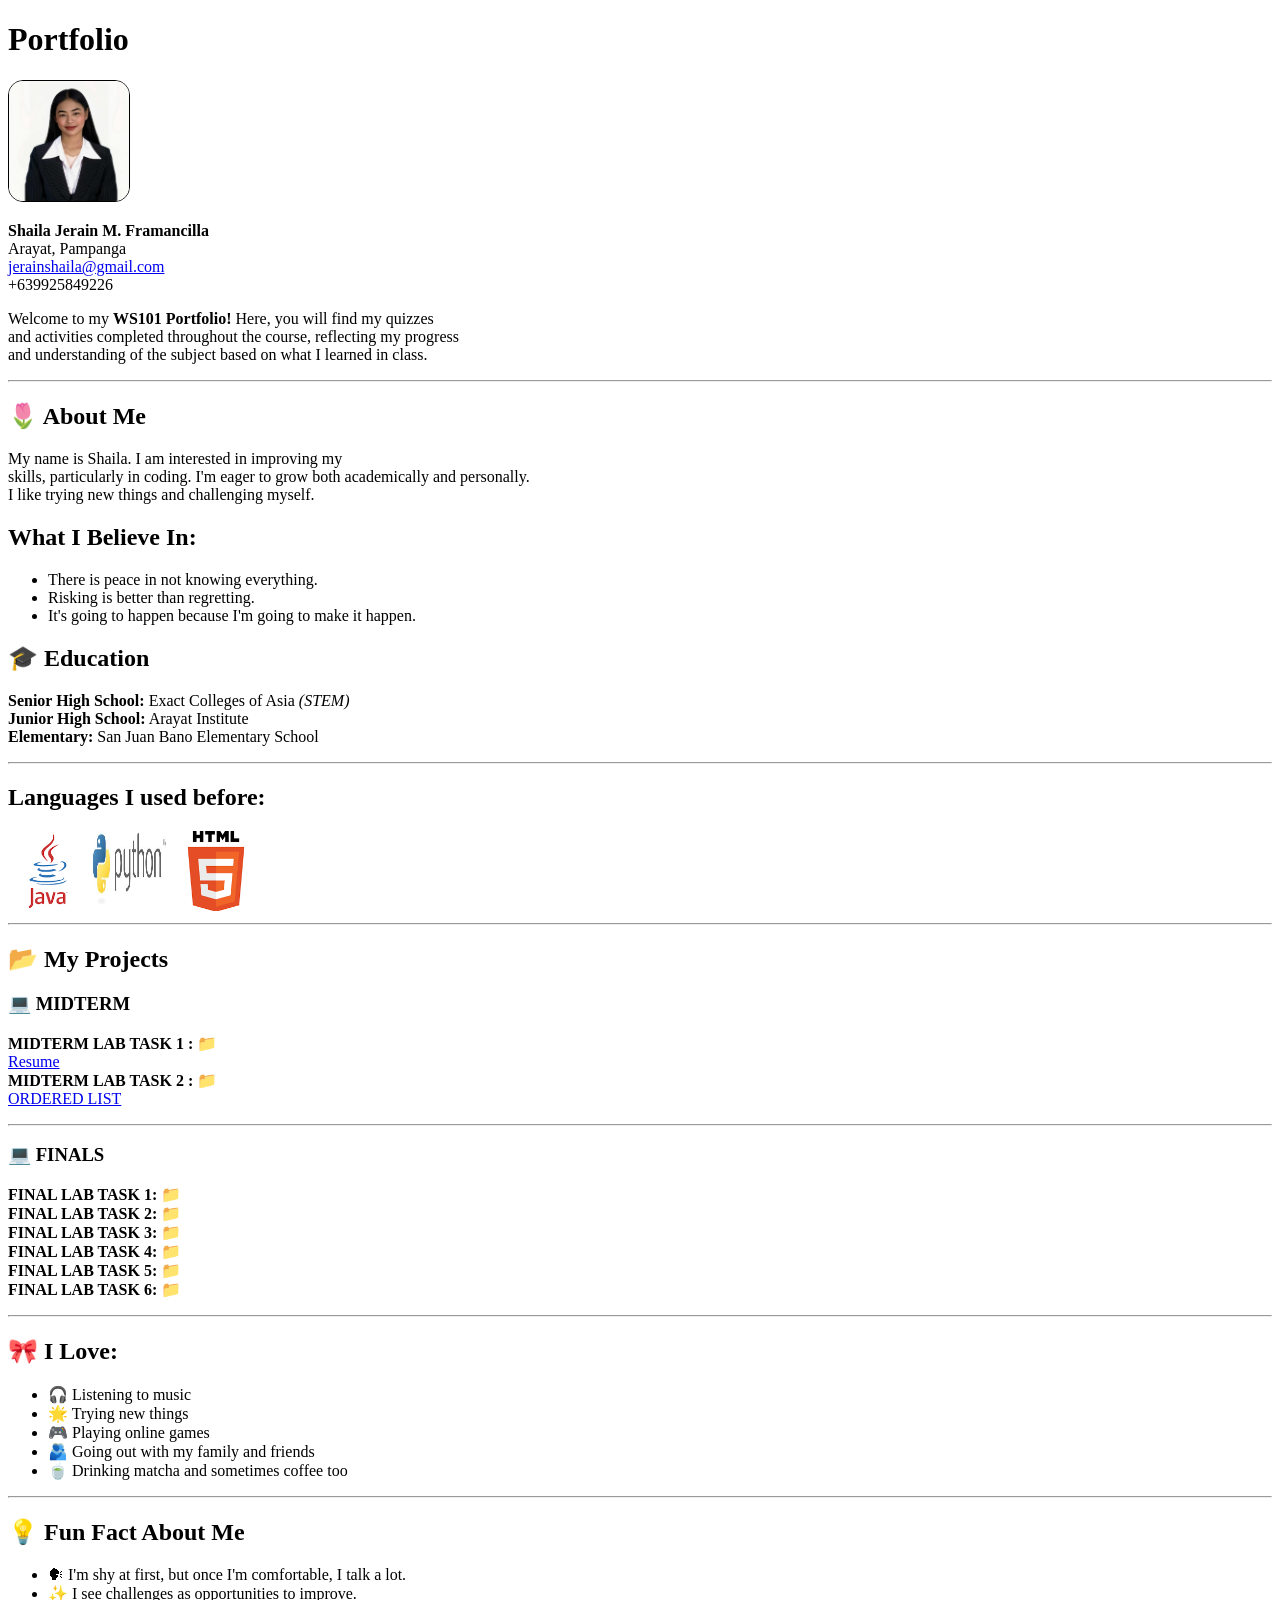
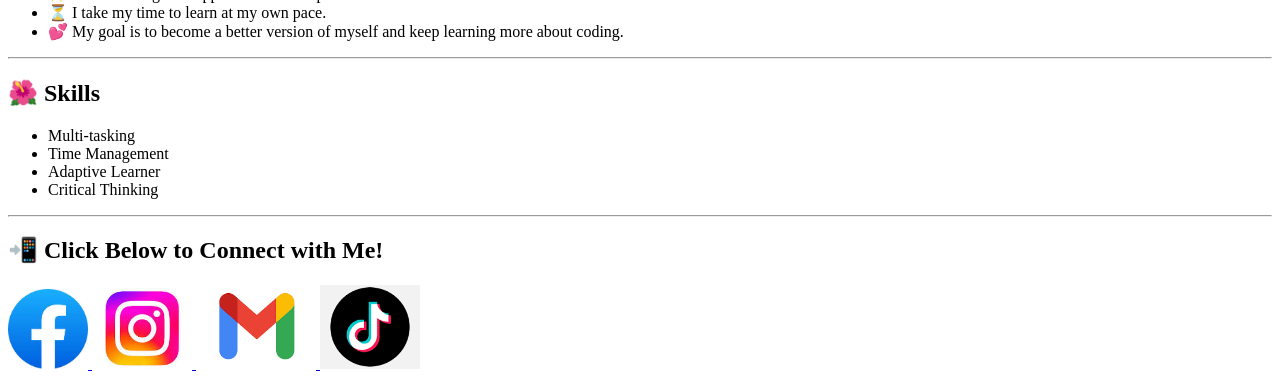
==== index.html @ 330010bf "Add files via upload" ====
<!DOCTYPE html>
<html lang="en">

<head>
    <meta charset="UTF-8">
    <title> WS101 Portfolio </title>
</head>

<body>
    <h1>Portfolio</h1>
    <img src="images/sj.jpg" width="120px" height="120px" style="border: 1px solid black; border-radius: 15px;">
    <p><b>Shaila Jerain M. Framancilla</b><br> Arayat, Pampanga<br><a href="http://www.gmail.com" target="_blank">
            jerainshaila@gmail.com </a> <br> +639925849226 </p>
    <p>Welcome to my <b>WS101 Portfolio!</b> Here, you will find my quizzes <br> and activities
        completed throughout the course, reflecting my progress <br> and understanding of the subject
        based on what I learned in class. </p>
    <hr>
    <h2><b> &#127799; About Me</b></h2>
    <p>My name is Shaila. I am interested in improving my <br> skills,
        particularly in coding. I'm eager to grow both academically and personally. <br> I like trying new things
        and challenging myself. </p>
    <h2><b> What I Believe In:</b></h2>
    <ul>
        <li>There is peace in not knowing everything.</li>
        <li>Risking is better than regretting.</li>
        <li>It's going to happen because I'm going to make it happen.</li>
    </ul>
    <h2><b> &#127891; Education</b></h2>
    <p><b> Senior High School:</b> Exact Colleges of Asia <i>(STEM)</i> <br> <b>
            Junior High School:</b> Arayat Institute <br> <b> Elementary:</b> San Juan Bano Elementary School </p>
    <hr>
    <h2><b> Languages I used before: </b></h2>
    <img src="images/java.png" style="width: 5pc; height: 5pc;">
    <img src="images/python.jpg" style="width: 5pc; height: 5pc;">
    <img src="images/html.png" style="width: 5pc; height: 5pc;">
    <hr>
    <h2><b> &#128194; My Projects</b></h2>
    <h3> &#128187; MIDTERM</h3>

    <p> <b>MIDTERM LAB TASK 1 : &#128193;</b><br> <a href="MIDTERM/mt1/index.html" target="_blank">Resume <br>
        </a></li>
        <b>MIDTERM LAB TASK 2 : &#128193;</b><br> <a href="MIDTERM/mt2/index.html" target="_blank">ORDERED LIST
        </a></li>

    </p>

    <hr>
    <h3> &#128187; FINALS</h3>
    <p> <b>FINAL LAB TASK 1: &#128193;</b><br>
        <b>FINAL LAB TASK 2: &#128193;</b><br>
        <b>FINAL LAB TASK 3: &#128193;</b><br>
        <b>FINAL LAB TASK 4: &#128193;</b><br>
        <b>FINAL LAB TASK 5: &#128193;</b><br>
        <b>FINAL LAB TASK 6: &#128193;</b>
    </p>
    <hr>
    <h2><b> &#127872; I Love: </b></h2>
    <ul>
        <li>&#127911; Listening to music </li>
        <li>&#127775; Trying new things </li>
        <li>&#127918; Playing online games </li>
        <li>&#129730; Going out with my family and friends</li>
        <li>&#127861; Drinking matcha and sometimes coffee too </li>
    </ul>
    <hr>
    <h2><b>&#128161; Fun Fact About Me </b></h2>
    <ul>
        <li>&#128483; I'm shy at first, but once I'm comfortable, I talk a lot.</li>
        <li>&#10024; I see challenges as opportunities to improve.</li>
        <li>&#9203; I take my time to learn at my own pace.</li>
        <li>&#128149; My goal is to become a better version of myself and keep learning more about coding. </li>
    </ul>
    <hr>
    <h2><b>&#127802; Skills </b></h2>
    <ul>
        <li>Multi-tasking</li>
        <li>Time Management</li>
        <li>Adaptive Learner </li>
        <li>Critical Thinking</li>
    </ul>
    <hr>
    <h2><b>&#128242; Click Below to Connect with Me! </b></h2>
    <a href="https://www.facebook.com/shailajerain.framancilla" target="_blank">
        <img src="images/fb.jpg" alt="Facebook" width="80">
    </a>
    <a href="https://www.instagram.com/frmncll_shaila" target="_blank">
        <img src="images/ig.jpg" alt="Instagram" width="100">
    </a>
    <a href="mailto:jerainshaila@gmail.com" target="_blank">
        <img src="images/gmail.png" alt="Gmail" width="120">
    </a>
    <a href="https://www.tiktok.com/shailaframancilla" target="_blank">
        <img src="images/tiktok.png" alt="Tiktok" width="100">
    </a>
</body>

</html>
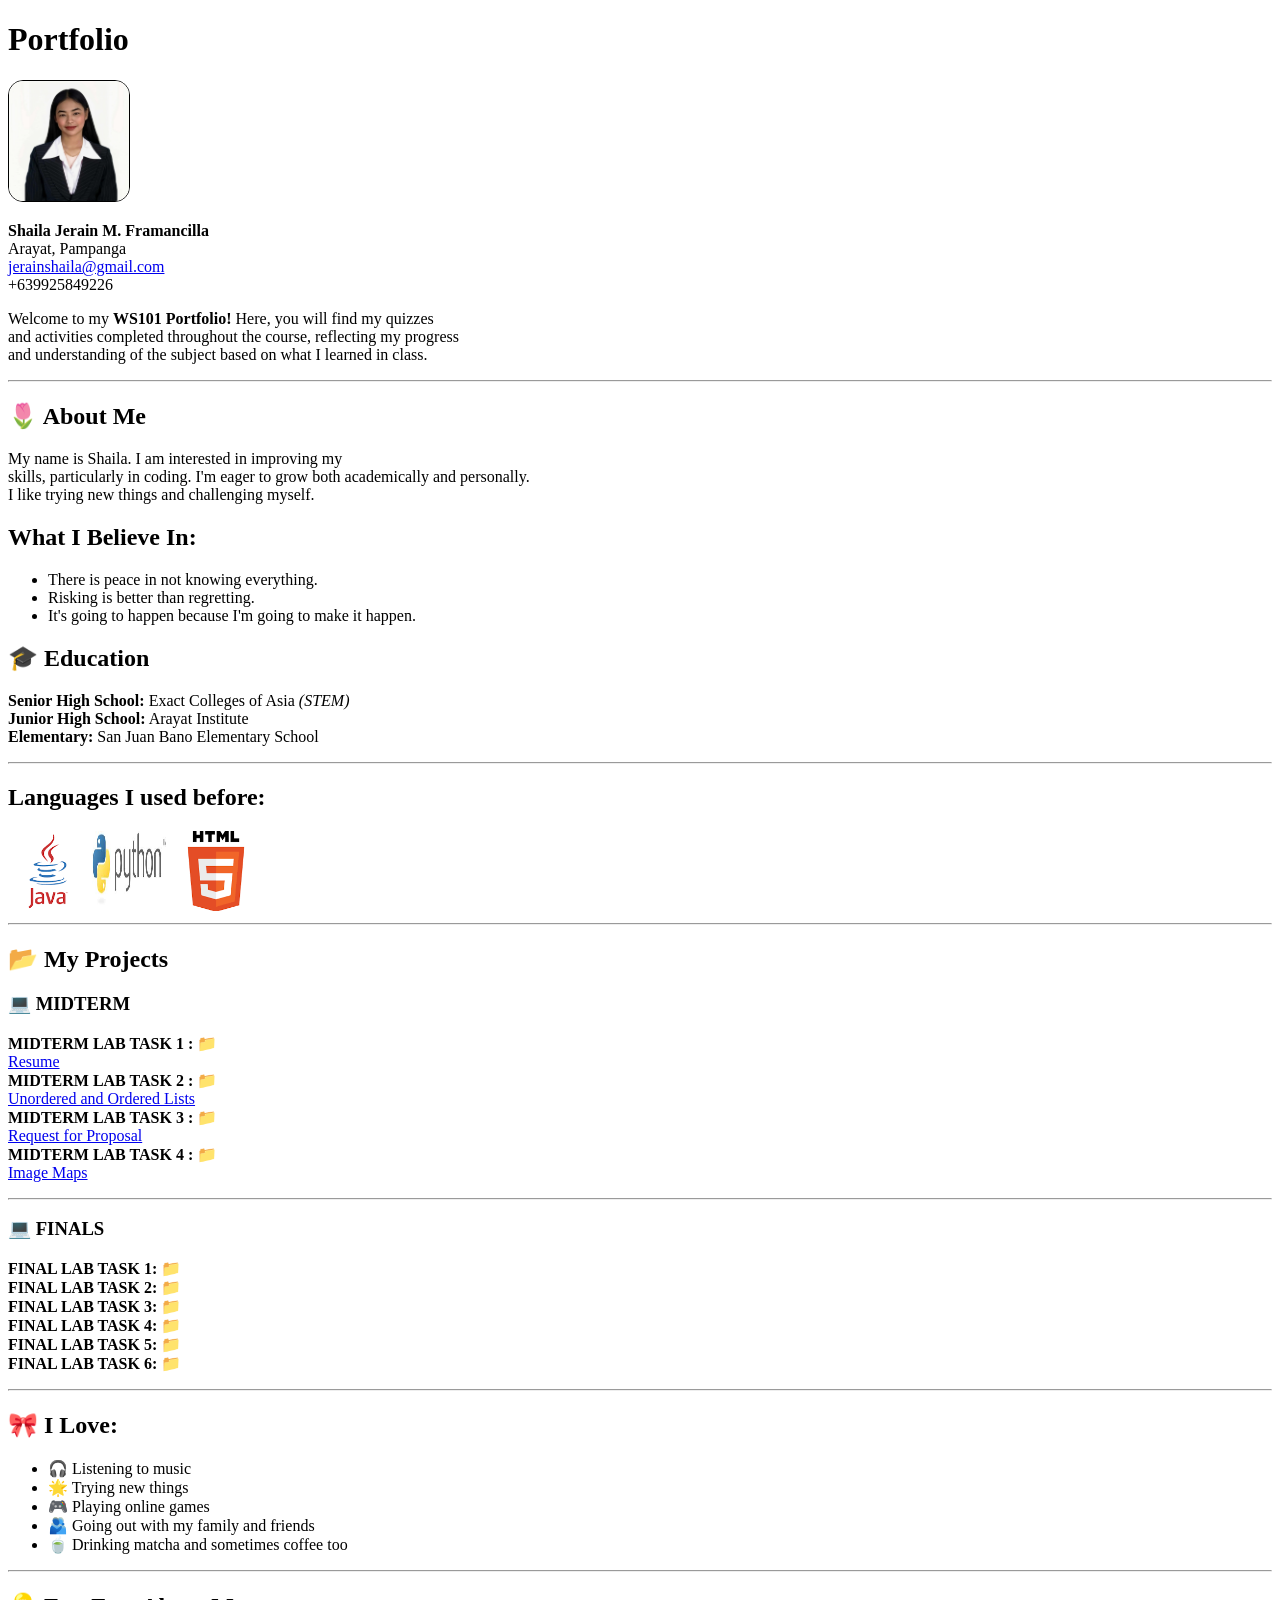
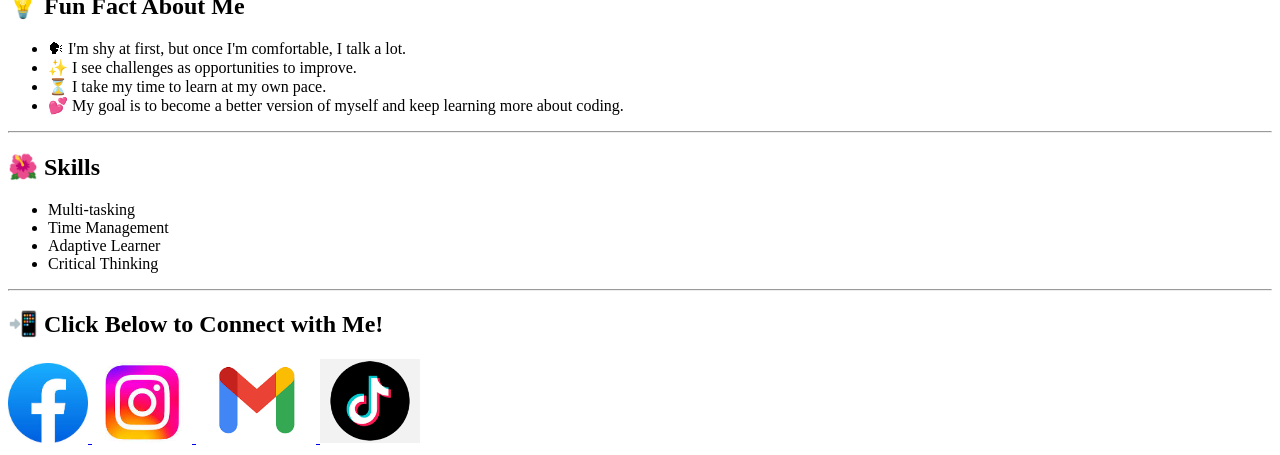
==== commit 4a055d98: "Update index.html" ====
--- a/index.html
+++ b/index.html
@@ -39,8 +39,13 @@
 
     <p> <b>MIDTERM LAB TASK 1 : &#128193;</b><br> <a href="MIDTERM/mt1/index.html" target="_blank">Resume <br>
         </a></li>
-        <b>MIDTERM LAB TASK 2 : &#128193;</b><br> <a href="MIDTERM/mt2/index.html" target="_blank">ORDERED LIST
+        <b>MIDTERM LAB TASK 2 : &#128193;</b><br> <a href="MIDTERM/mt2/index.html" target="_blank">Unordered and Ordered Lists <br>
         </a></li>
+        <b>MIDTERM LAB TASK 3 : &#128193;</b><br> <a href="MIDTERM/mt3/index.html" target="_blank">Request for Proposal <br>
+        </a></li>
+        <b>MIDTERM LAB TASK 4 : &#128193;</b><br> <a href="MIDTERM/mt4/index.html" target="_blank">Image Maps
+        </a></li>
+
 
     </p>
 
@@ -94,4 +99,4 @@
     </a>
 </body>
 
-</html>+</html>
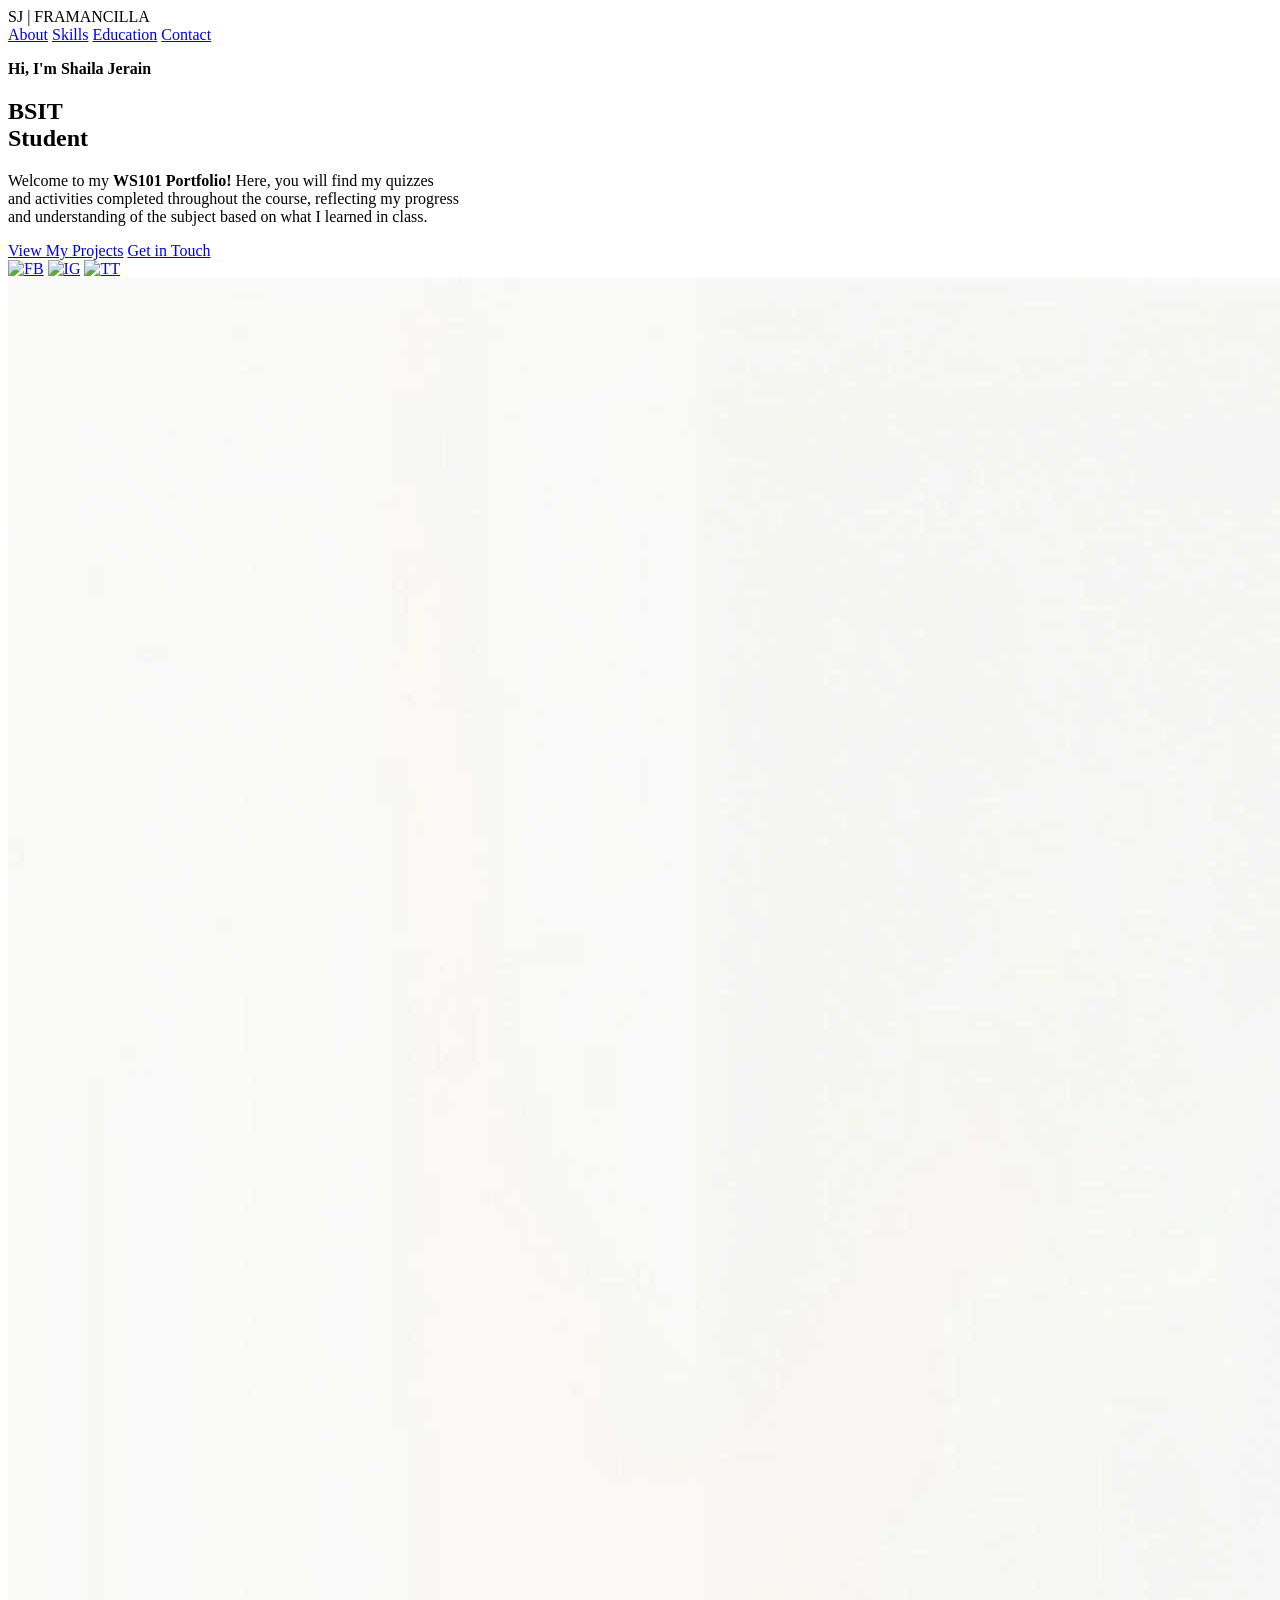
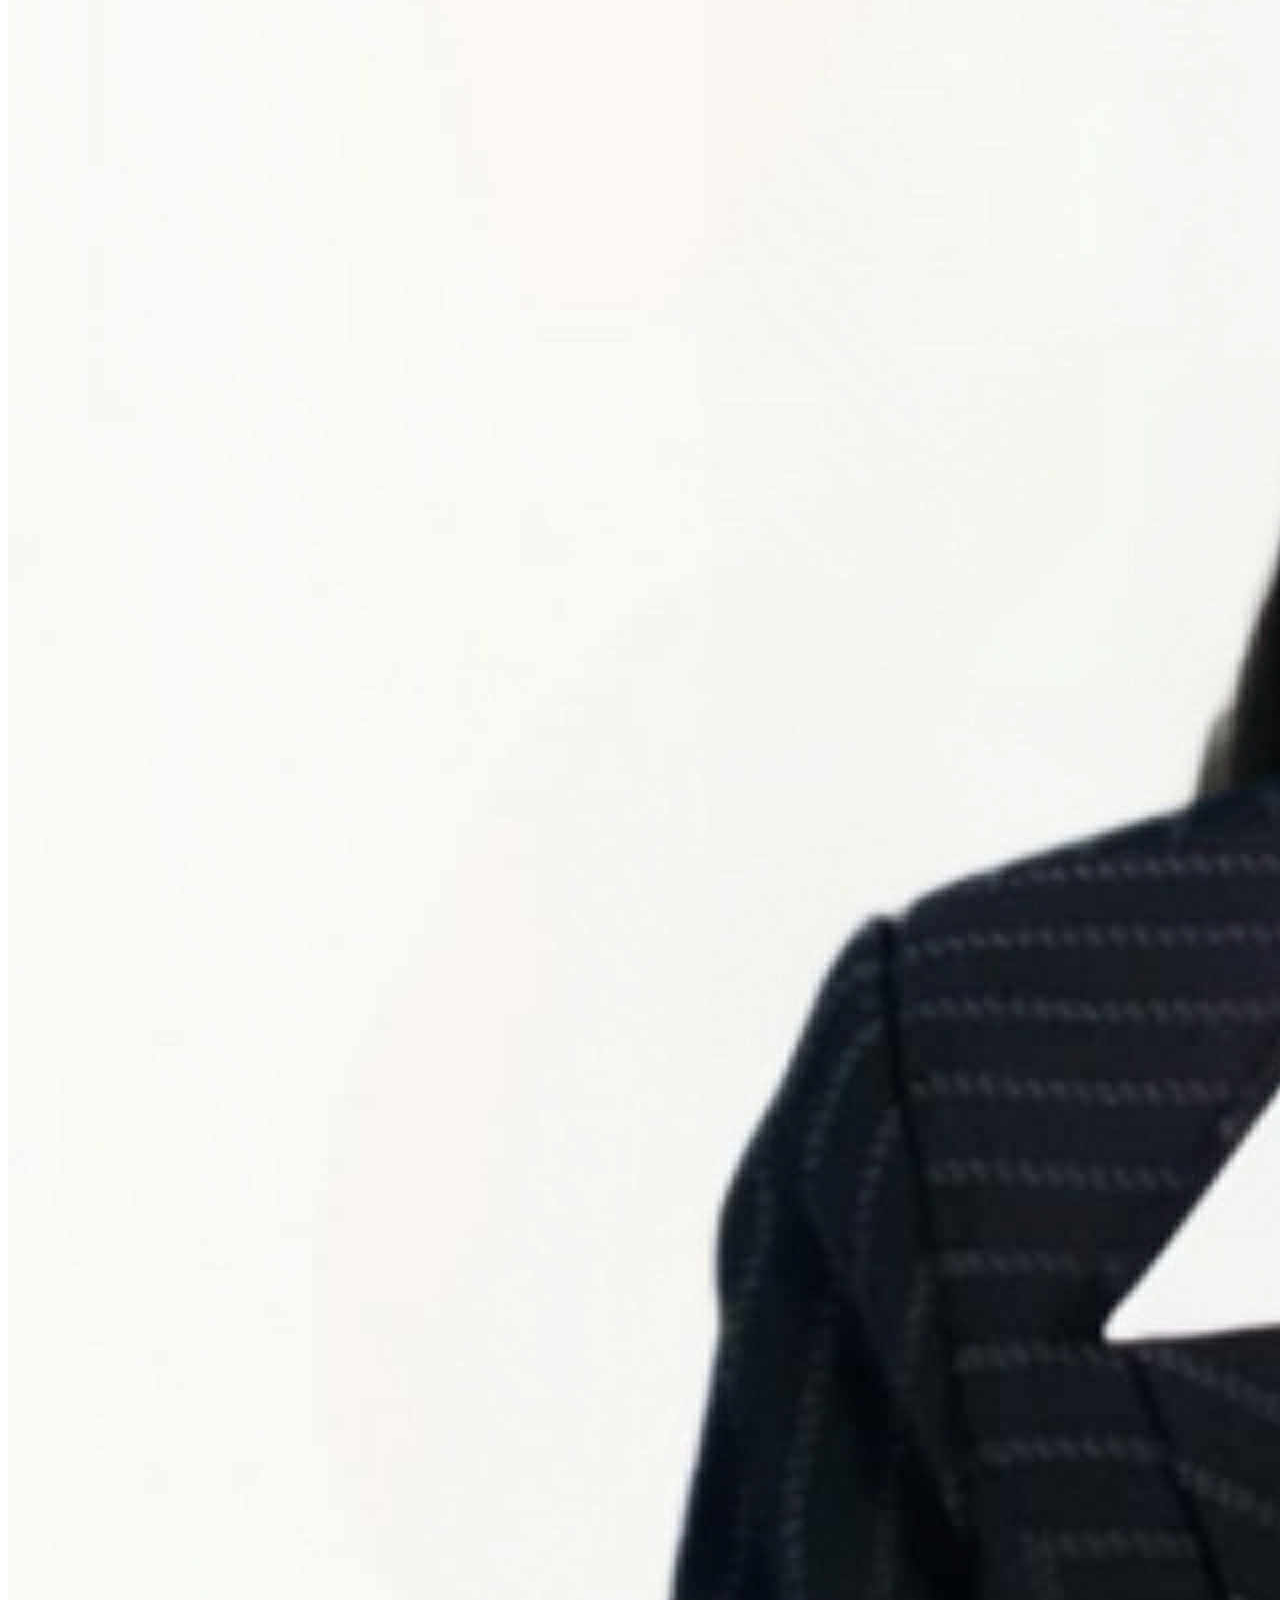
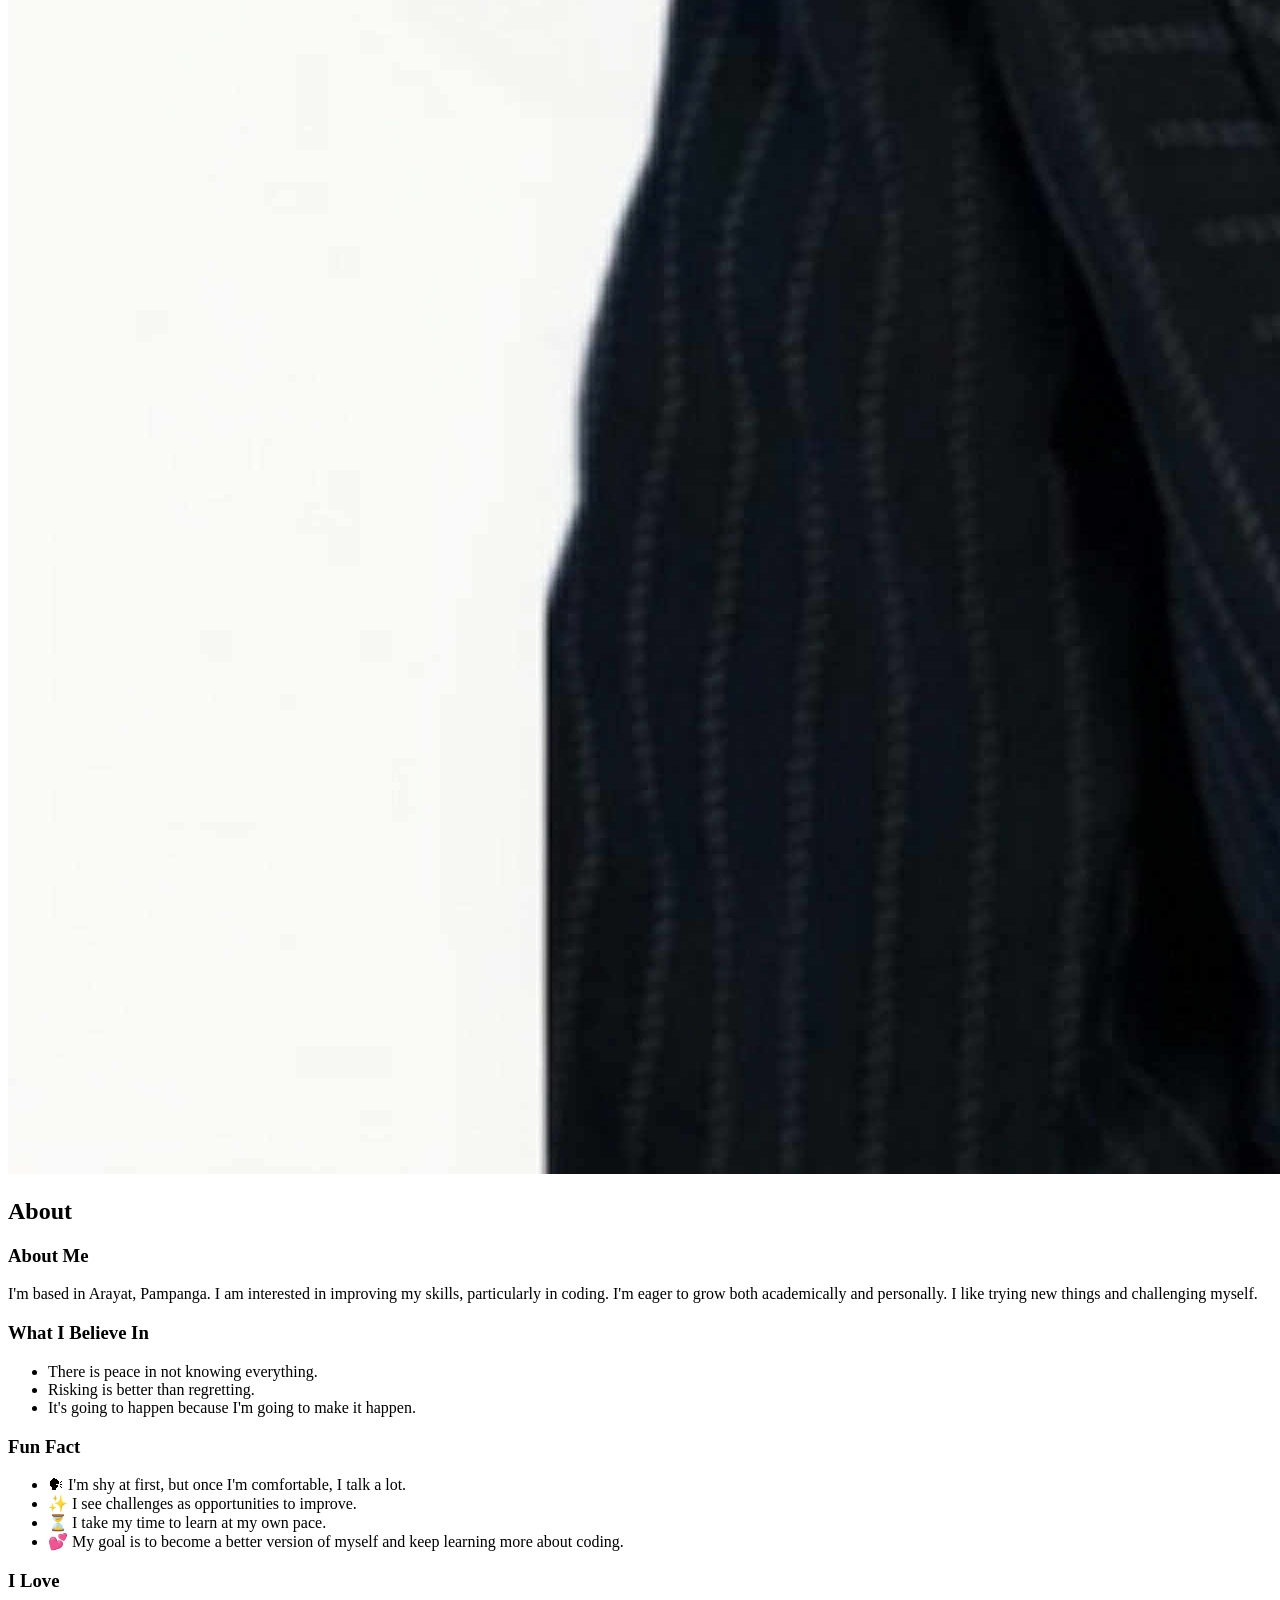
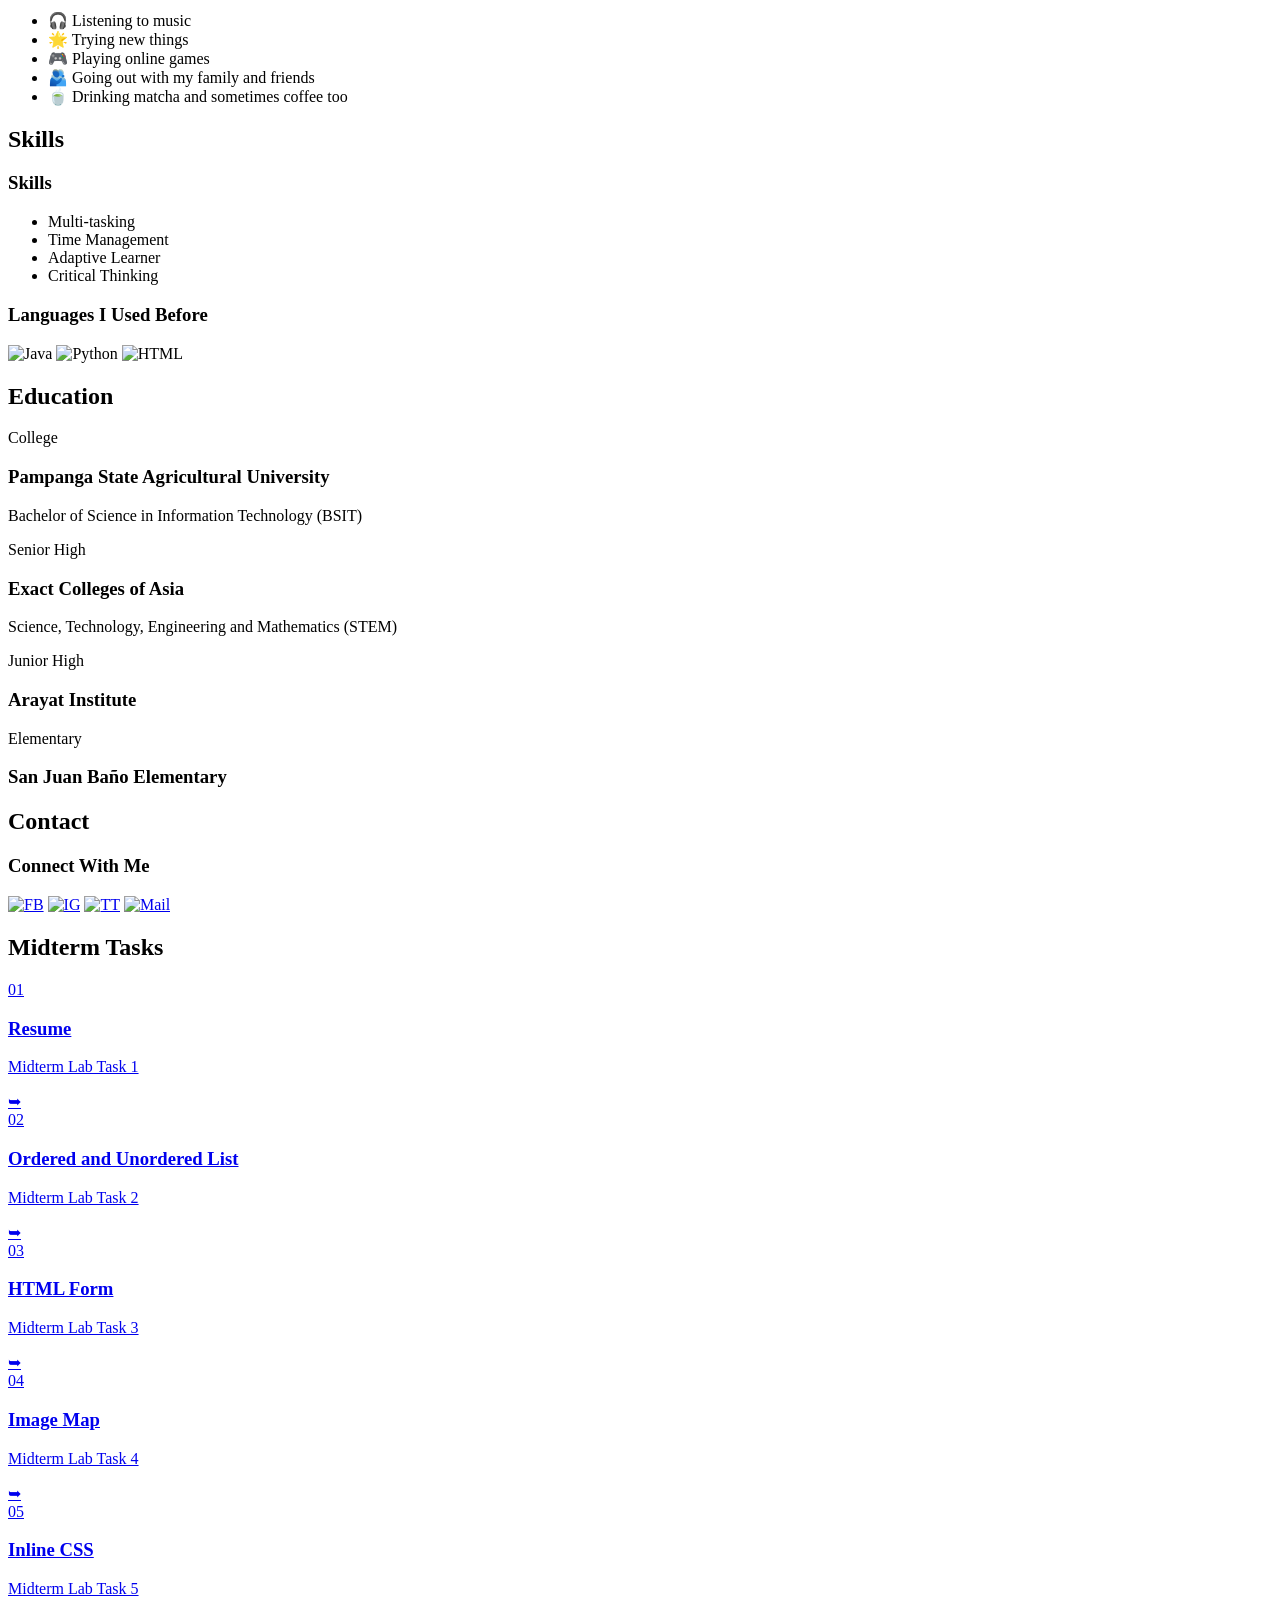
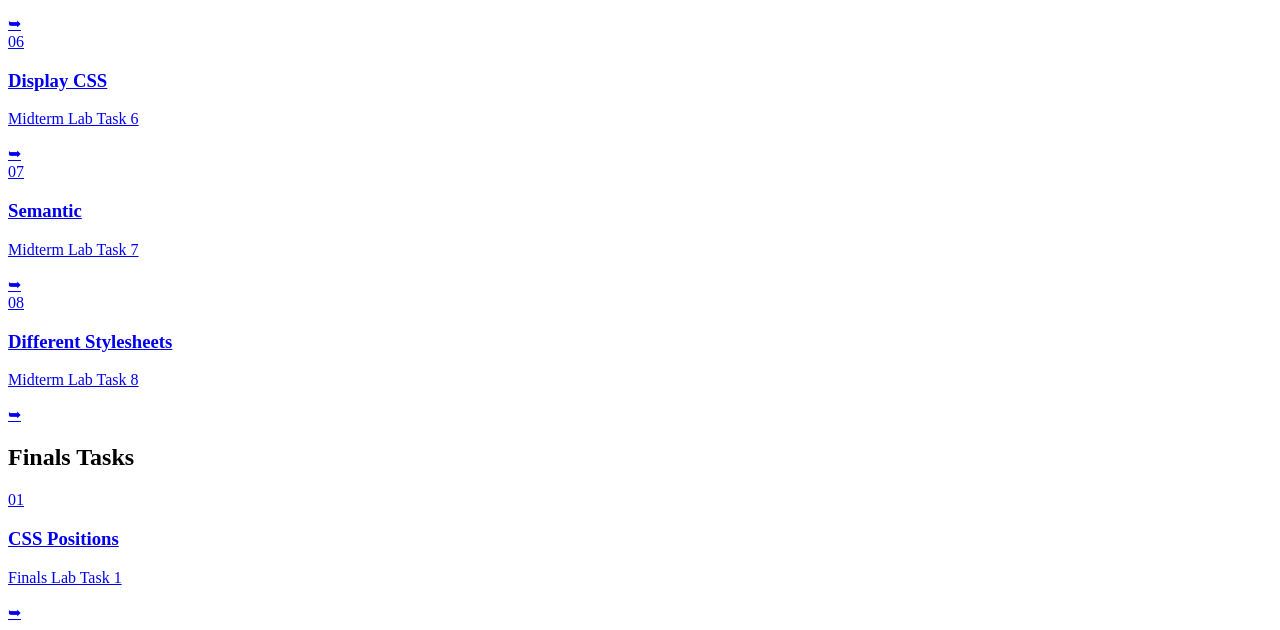
==== commit 9a4c14bf: "Add files via upload" ====
--- a/index.html
+++ b/index.html
@@ -1,102 +1,277 @@
-<!DOCTYPE html>
-<html lang="en">
-
-<head>
-    <meta charset="UTF-8">
-    <title> WS101 Portfolio </title>
-</head>
-
-<body>
-    <h1>Portfolio</h1>
-    <img src="images/sj.jpg" width="120px" height="120px" style="border: 1px solid black; border-radius: 15px;">
-    <p><b>Shaila Jerain M. Framancilla</b><br> Arayat, Pampanga<br><a href="http://www.gmail.com" target="_blank">
-            jerainshaila@gmail.com </a> <br> +639925849226 </p>
-    <p>Welcome to my <b>WS101 Portfolio!</b> Here, you will find my quizzes <br> and activities
-        completed throughout the course, reflecting my progress <br> and understanding of the subject
-        based on what I learned in class. </p>
-    <hr>
-    <h2><b> &#127799; About Me</b></h2>
-    <p>My name is Shaila. I am interested in improving my <br> skills,
-        particularly in coding. I'm eager to grow both academically and personally. <br> I like trying new things
-        and challenging myself. </p>
-    <h2><b> What I Believe In:</b></h2>
-    <ul>
-        <li>There is peace in not knowing everything.</li>
-        <li>Risking is better than regretting.</li>
-        <li>It's going to happen because I'm going to make it happen.</li>
-    </ul>
-    <h2><b> &#127891; Education</b></h2>
-    <p><b> Senior High School:</b> Exact Colleges of Asia <i>(STEM)</i> <br> <b>
-            Junior High School:</b> Arayat Institute <br> <b> Elementary:</b> San Juan Bano Elementary School </p>
-    <hr>
-    <h2><b> Languages I used before: </b></h2>
-    <img src="images/java.png" style="width: 5pc; height: 5pc;">
-    <img src="images/python.jpg" style="width: 5pc; height: 5pc;">
-    <img src="images/html.png" style="width: 5pc; height: 5pc;">
-    <hr>
-    <h2><b> &#128194; My Projects</b></h2>
-    <h3> &#128187; MIDTERM</h3>
-
-    <p> <b>MIDTERM LAB TASK 1 : &#128193;</b><br> <a href="MIDTERM/mt1/index.html" target="_blank">Resume <br>
-        </a></li>
-        <b>MIDTERM LAB TASK 2 : &#128193;</b><br> <a href="MIDTERM/mt2/index.html" target="_blank">Unordered and Ordered Lists <br>
-        </a></li>
-        <b>MIDTERM LAB TASK 3 : &#128193;</b><br> <a href="MIDTERM/mt3/index.html" target="_blank">Request for Proposal <br>
-        </a></li>
-        <b>MIDTERM LAB TASK 4 : &#128193;</b><br> <a href="MIDTERM/mt4/index.html" target="_blank">Image Maps
-        </a></li>
-
-
-    </p>
-
-    <hr>
-    <h3> &#128187; FINALS</h3>
-    <p> <b>FINAL LAB TASK 1: &#128193;</b><br>
-        <b>FINAL LAB TASK 2: &#128193;</b><br>
-        <b>FINAL LAB TASK 3: &#128193;</b><br>
-        <b>FINAL LAB TASK 4: &#128193;</b><br>
-        <b>FINAL LAB TASK 5: &#128193;</b><br>
-        <b>FINAL LAB TASK 6: &#128193;</b>
-    </p>
-    <hr>
-    <h2><b> &#127872; I Love: </b></h2>
-    <ul>
-        <li>&#127911; Listening to music </li>
-        <li>&#127775; Trying new things </li>
-        <li>&#127918; Playing online games </li>
-        <li>&#129730; Going out with my family and friends</li>
-        <li>&#127861; Drinking matcha and sometimes coffee too </li>
-    </ul>
-    <hr>
-    <h2><b>&#128161; Fun Fact About Me </b></h2>
-    <ul>
-        <li>&#128483; I'm shy at first, but once I'm comfortable, I talk a lot.</li>
-        <li>&#10024; I see challenges as opportunities to improve.</li>
-        <li>&#9203; I take my time to learn at my own pace.</li>
-        <li>&#128149; My goal is to become a better version of myself and keep learning more about coding. </li>
-    </ul>
-    <hr>
-    <h2><b>&#127802; Skills </b></h2>
-    <ul>
-        <li>Multi-tasking</li>
-        <li>Time Management</li>
-        <li>Adaptive Learner </li>
-        <li>Critical Thinking</li>
-    </ul>
-    <hr>
-    <h2><b>&#128242; Click Below to Connect with Me! </b></h2>
-    <a href="https://www.facebook.com/shailajerain.framancilla" target="_blank">
-        <img src="images/fb.jpg" alt="Facebook" width="80">
-    </a>
-    <a href="https://www.instagram.com/frmncll_shaila" target="_blank">
-        <img src="images/ig.jpg" alt="Instagram" width="100">
-    </a>
-    <a href="mailto:jerainshaila@gmail.com" target="_blank">
-        <img src="images/gmail.png" alt="Gmail" width="120">
-    </a>
-    <a href="https://www.tiktok.com/shailaframancilla" target="_blank">
-        <img src="images/tiktok.png" alt="Tiktok" width="100">
-    </a>
-</body>
-
-</html>
+<!DOCTYPE html>
+<html lang="en">
+<head>
+    <meta charset="UTF-8">
+    <title> Shaila | Portfolio </title>
+    <link rel ="stylesheet" href ="style.css">
+</head>
+
+<body>
+    <div class ="glow-wrap">
+        <div class="glow b1"></div>
+        <div class="glow b2"></div>
+        <div class="glow b3"></div>
+    </div>
+    
+    <nav class="glass-header">
+        <div class="nav-content">
+            <div class="logo">SJ | FRAMANCILLA</div>
+            <div class="nav-links">
+                <a href = "#about">About</a>
+                <a href = "#skills">Skills</a>
+                <a href = "#education">Education</a>
+                <a href = "#contact">Contact</a>
+            </div>
+        </div>
+    </nav>
+
+<main>
+    <section class="hero-split">
+        <div class="hero-text">
+            <p class="greeting"><b>Hi, I'm Shaila Jerain</b></p>
+            <h1 class="hero-title">BSIT<br><span>Student</span></h1>
+
+            <p class="hero-desc">Welcome to my <b>WS101 Portfolio!</b> Here, you will find my quizzes <br> and activities
+        completed throughout the course, reflecting my progress <br> and understanding of the subject
+        based on what I learned in class.</p>
+
+        <div class="hero-btns">
+            <a href="#projects" class="btn pink">View My Projects</a>
+            <a href="mailto:jerainshaila@gmail.com" class="btn outline">Get in Touch</a>
+        </div>
+
+        <div class="social-mini"> 
+            <a href="https://www.facebook.com/shailajerain.framancilla"><img src="fb.png" alt="FB"></a>
+            <a href="https://www.instagram.com/frmncll_shaila"><img src="ig.jpg" alt="IG"></a>
+            <a href="https://www.tiktok.com/shailaframancilla"><img src="tt.jpg" alt="TT"></a>
+        </div>
+        </div>
+
+        <div class="hero-visual">
+            <div class="photo-frame">
+                <img src="sj.jpg" alt="Shaila">
+            </div>
+        </div>
+    </section>
+
+    <section id="about" class="scroll-section">
+                <h2 class="section-label">About </h2>
+                <div class="horizontal-scroll">
+                    <div class="scroll-card">
+                        <h3>About Me</h3>
+                <p class="card-text">I'm based in Arayat, Pampanga. I am interested in improving my skills, particularly in coding. I'm eager to grow both academically and personally. I like trying new things and challenging myself.</p>
+            </div>
+
+            <div class="scroll-card">
+                <h3 class="card-title">What I Believe In</h3>
+                <ul class="card-list">
+                    <li>There is peace in not knowing everything.</li>
+                    <li>Risking is better than regretting.</li>
+                    <li>It's going to happen because I'm going to make it happen. </li>
+                </ul>
+            </div>
+
+            <div class ="scroll-card">
+                <h3 class="card-title"> Fun Fact </h3>
+                <ul class="card-list">
+                    <li>&#128483; I'm shy at first, but once I'm comfortable, I talk a lot.</li>
+                    <li>&#10024; I see challenges as opportunities to improve.</li>
+                    <li>&#9203; I take my time to learn at my own pace.</li>
+                    <li>&#128149; My goal is to become a better version of myself and keep learning more about coding. </li>
+                </ul>
+            </div>
+
+            <div class="scroll-card">
+                <h3 class="card-title">I Love</h3>
+                <ul class="card-list">
+                    <li>&#127911; Listening to music </li>
+                    <li>&#127775; Trying new things </li>
+                    <li>&#127918; Playing online games </li>
+                    <li>&#129730; Going out with my family and friends</li>
+                    <li>&#127861; Drinking matcha and sometimes coffee too </li>
+                </ul>
+            </div>
+             </div>
+        </section>
+
+    <section id="skills" class="scroll-section">
+        <h2 class="section-label">Skills </h2>
+        <div class="horizontal-scroll">
+            <div class="scroll-card">
+                <h3 class="card-title">Skills</h3>
+                <ul class="card-list">
+                    <li>Multi-tasking</li>
+                    <li>Time Management</li>
+                    <li>Adaptive Learner </li>
+                    <li>Critical Thinking</li>
+                </ul>
+            </div>
+
+            <div class="scroll-card"> 
+                <h3 class="card-title">Languages I Used Before</h3>
+                <div class="lang-images">
+                <img src="java.png" alt="Java">
+                <img src="python.jpg" alt="Python">
+                <img src="html.png" alt="HTML"> 
+            </div>
+            </div>
+        </div>
+    </section>
+
+    <section id="education" class="scroll-section"> 
+        <h2 class="section-label">Education</h2>
+        <div class="horizontal-scroll">
+            <div class="scroll-card">
+                <span class="year">College</span>
+                <h3>Pampanga State Agricultural University</h3>
+                <p>Bachelor of Science in Information Technology (BSIT)</p>
+            </div>
+
+            <div class="scroll-card">
+                <span class="year">Senior High</span>
+                <h3>Exact Colleges of Asia</h3>
+                <p>Science, Technology, Engineering and Mathematics (STEM)</p>
+            </div>
+
+            <div class="scroll-card">
+                <span class="year">Junior High</span>
+                <h3>Arayat Institute</h3>
+            </div>
+
+             <div class="scroll-card">
+                <span class="year">Elementary</span>
+                <h3>San Juan Baño Elementary</h3>
+            </div>
+        </div>
+    </section>
+
+    <section id="contact" class="scroll-section"> 
+        <h2 class="section-label">Contact</h2>
+        <div class="horizontal-scroll">
+            <div class="scroll-card"> 
+                <h3 class="card-title">Connect With Me</h3>
+                <div class="lang-images">
+                    <a href="https://www.facebook.com/shailajerain.framancilla"><img src="fb.png" alt="FB"></a>
+                    <a href="https://www.instagram.com/frmncll_shaila"><img src="ig.jpg" alt="IG"></a>
+                    <a href="https://www.tiktok.com/shailaframancilla"><img src="tt.jpg" alt="TT"></a> 
+                    <a href="mailto:jerainshaila@gmail.com"><img src="gmail.jpg" alt="Mail"></a>
+
+                </div>
+           </div>
+        </div> 
+    </section>
+
+
+    <section id="projects" class="project-section">
+        <h2 class="section-label">Midterm Tasks</h2>
+        <div class="project-list">
+            <a href="MIDTERM/mt1/index.html" class="project-row">
+                <span class="p-num">01</span>
+
+                <div class="p-info">
+                    <h3>Resume</h3>
+                    <p>Midterm Lab Task 1</p>
+                </div>
+
+                <div class="p-arrow">➥</div>
+            </a>
+
+            <a href="MIDTERM/mt2/index.html" class="project-row">
+                <span class="p-num">02</span>
+
+                <div class="p-info">
+                    <h3>Ordered and Unordered List </h3>
+                    <p>Midterm Lab Task 2</p>
+                </div>
+
+                <div class="p-arrow">➥</div>
+            </a>
+
+            <a href="MIDTERM/mt3/index.html" class="project-row">
+                <span class="p-num">03</span>
+
+                <div class="p-info">
+                    <h3>HTML Form</h3>
+                    <p>Midterm Lab Task 3</p>
+                </div>
+
+                <div class="p-arrow">➥</div>
+            </a>
+
+            <a href="MIDTERM/mt4/index.html" class="project-row">
+                <span class="p-num">04</span>
+
+                <div class="p-info">
+                    <h3>Image Map</h3>
+                    <p>Midterm Lab Task 4</p>
+                </div>
+
+                <div class="p-arrow">➥</div>
+            </a>
+
+            <a href="MIDTERM/mt5/index.html" class="project-row">
+                <span class="p-num">05</span>
+
+                <div class="p-info">
+                    <h3>Inline CSS</h3>
+                    <p>Midterm Lab Task 5</p>
+                </div>
+
+                <div class="p-arrow">➥</div>
+            </a>
+
+            <a href="MIDTERM/mt6/index.html" class="project-row">
+                <span class="p-num">06</span>
+
+                <div class="p-info">
+                    <h3>Display CSS</h3>
+                    <p>Midterm Lab Task 6</p>
+                </div>
+
+                <div class="p-arrow">➥</div>
+            </a>
+
+            <a href="MIDTERM/mt7/index.html" class="project-row">
+                <span class="p-num">07</span>
+
+                <div class="p-info">
+                    <h3>Semantic</h3>
+                    <p>Midterm Lab Task 7</p>
+                </div>
+
+                <div class="p-arrow">➥</div>
+            </a>
+
+            <a href="MIDTERM/mt8/index.html" class="project-row">
+                <span class="p-num">08</span>
+
+                <div class="p-info">
+                    <h3>Different Stylesheets</h3>
+                    <p>Midterm Lab Task 8</p>
+                </div>
+
+                <div class="p-arrow">➥</div>
+            </a>
+        </div>
+    </section>
+
+     <section id="projects" class="project-section">
+        <h2 class="section-label">Finals Tasks</h2>
+         <div class="project-list">
+            <a href="FINALS/f1/index.html" class="project-row">
+                <span class="p-num">01</span>
+
+                <div class="p-info">
+                    <h3>CSS Positions</h3>
+                    <p>Finals Lab Task 1</p>
+                </div>
+
+                <div class="p-arrow">➥</div>
+            </a>
+
+</main>  
+
+</body>
+</html>
+
+
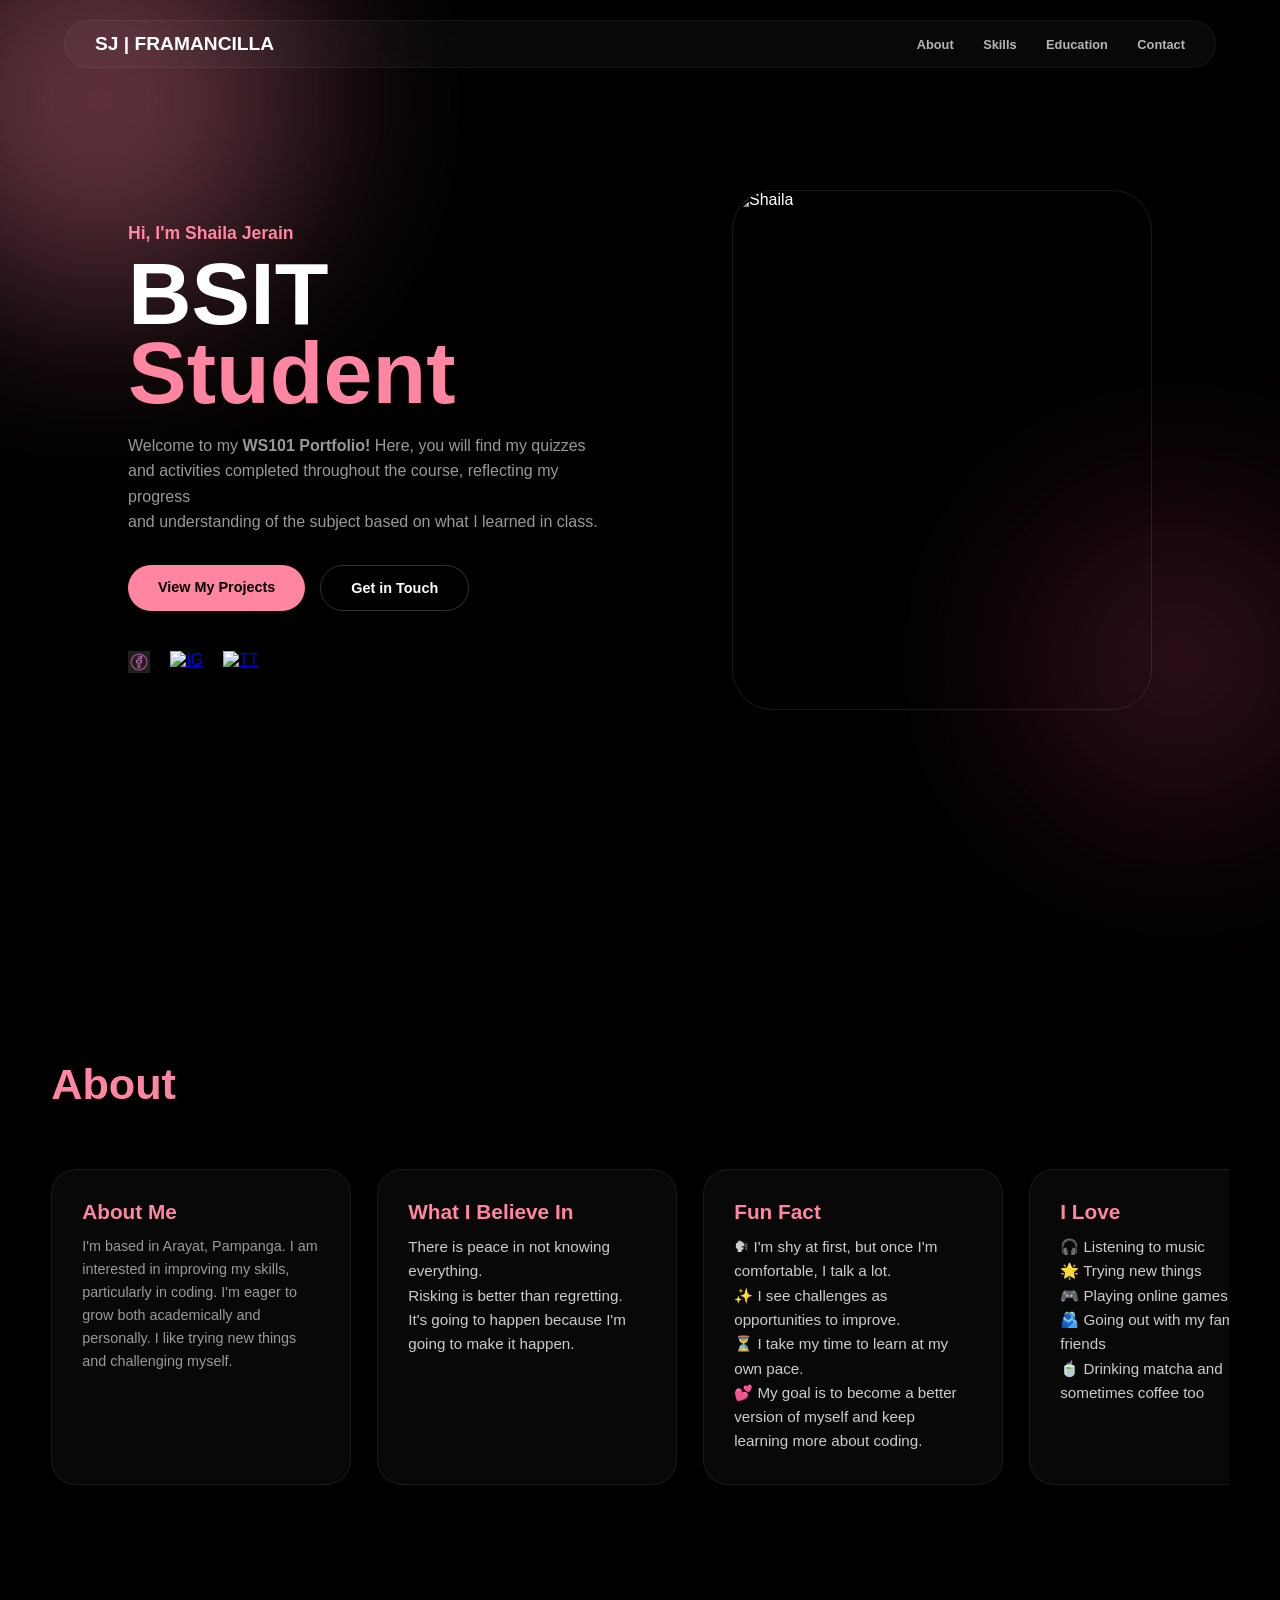
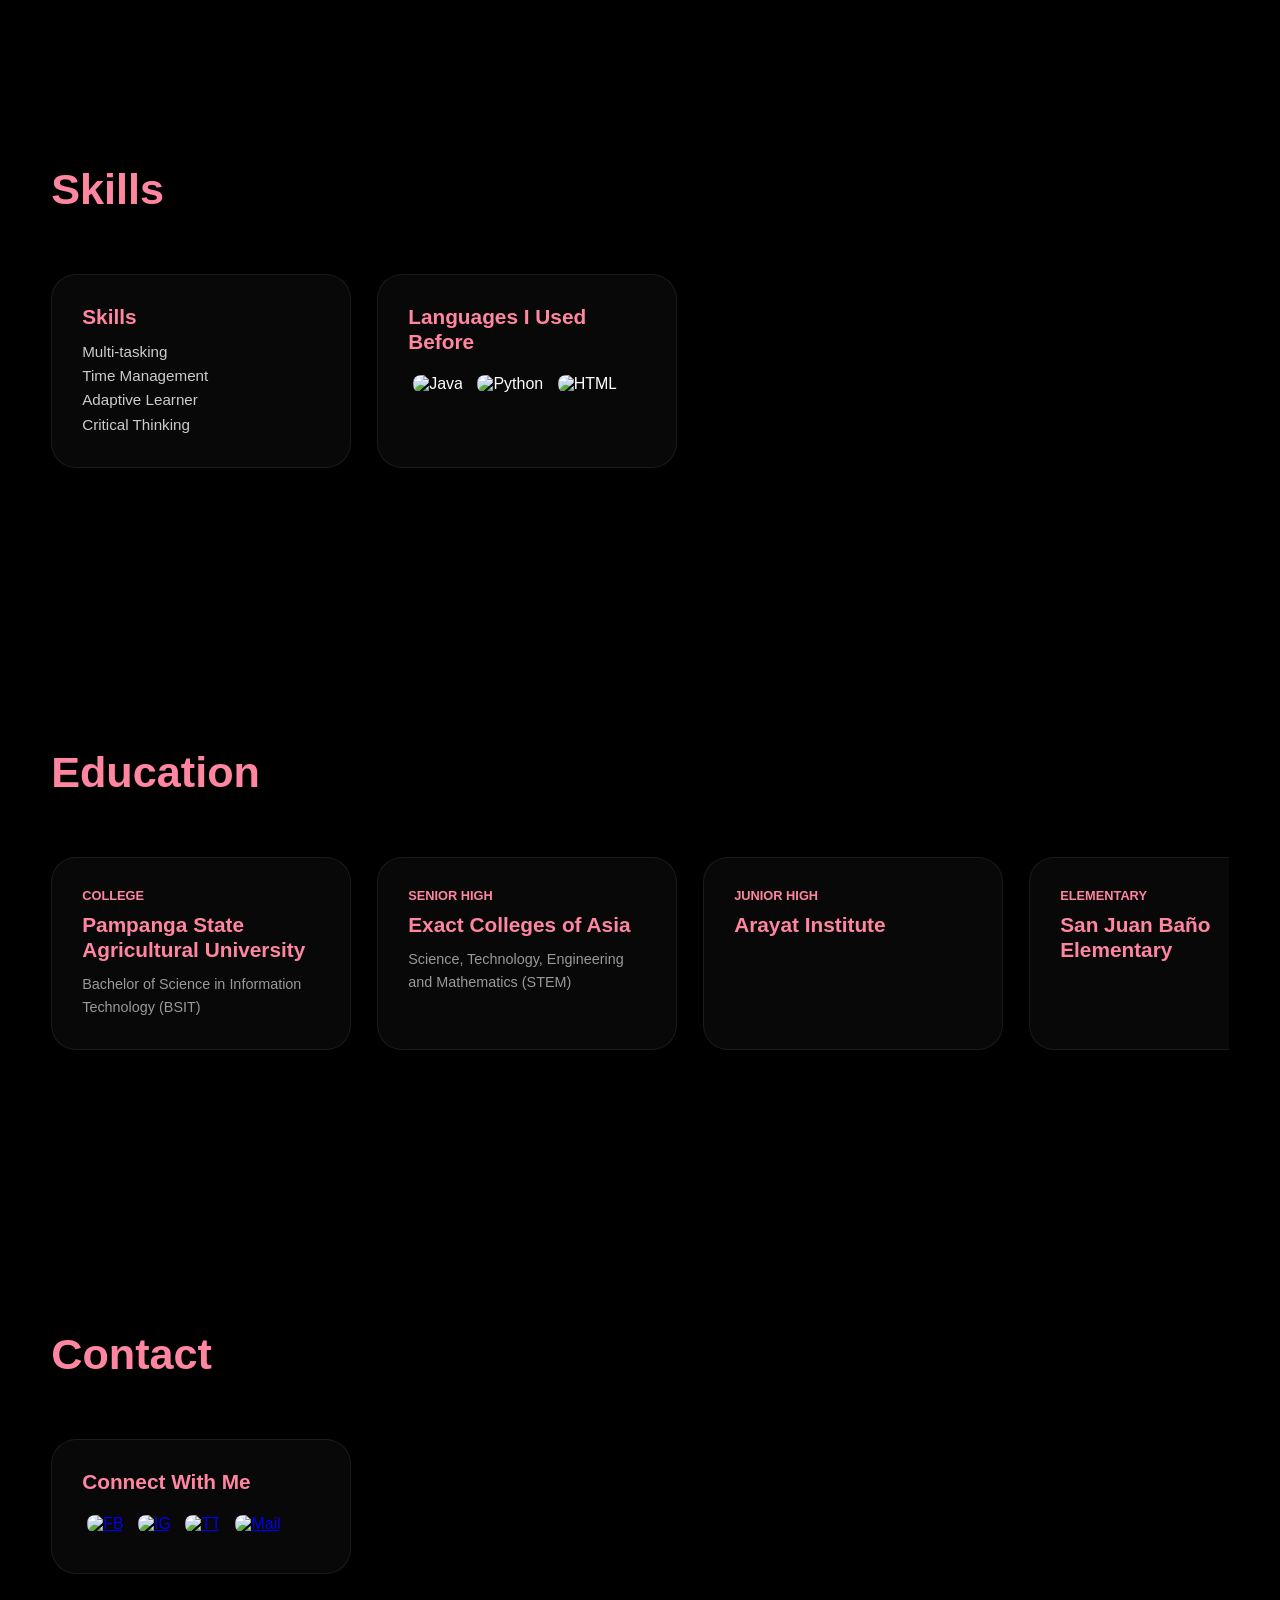
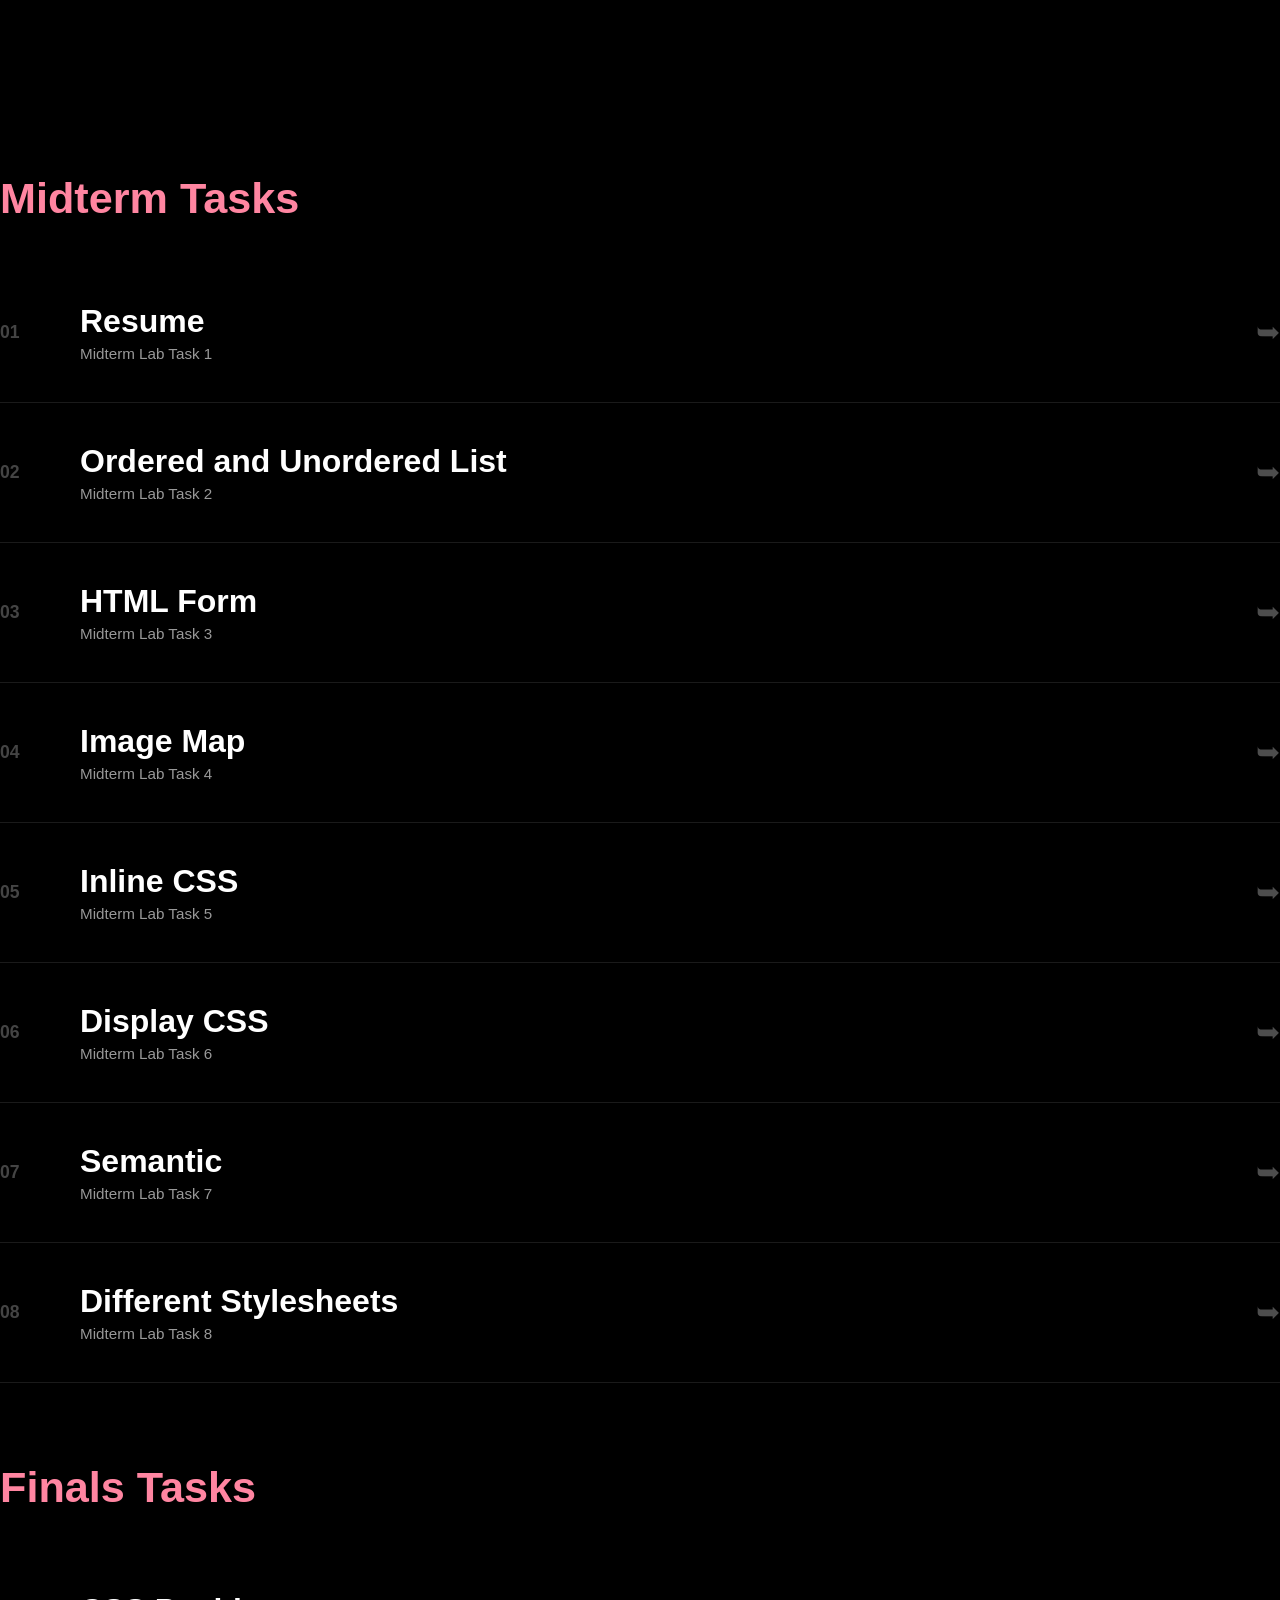
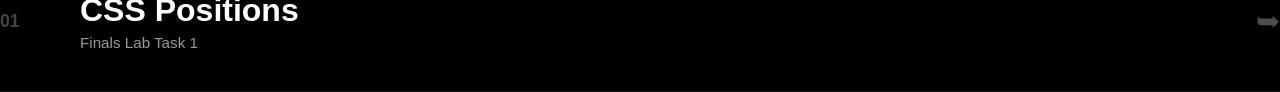
==== commit 799188df: "Update index.html" ====
--- a/index.html
+++ b/index.html
@@ -41,7 +41,7 @@
         </div>
 
         <div class="social-mini"> 
-            <a href="https://www.facebook.com/shailajerain.framancilla"><img src="fb.png" alt="FB"></a>
+            <a href="https://www.facebook.com/shailajerain.framancilla"><img src="images/fb.png" alt="FB"></a>
             <a href="https://www.instagram.com/frmncll_shaila"><img src="ig.jpg" alt="IG"></a>
             <a href="https://www.tiktok.com/shailaframancilla"><img src="tt.jpg" alt="TT"></a>
         </div>
--- a/style.css
+++ b/style.css
@@ -0,0 +1,389 @@
+:root {
+    --bg: #000000;
+    --pink: #ff85a1;
+    --dim: #999;
+    --glass: rgba(255, 255, 255, 0.03);
+}
+
+* { 
+    margin: 0; 
+    padding: 0; 
+    box-sizing: border-box; 
+    font-family: 'Inter', sans-serif; 
+    scroll-behavior: smooth; 
+}
+
+body { 
+    background: var(--bg); 
+    color: white; 
+    overflow-x: hidden;
+}
+
+.glow-wrap { 
+    position: fixed; 
+    width: 100vw; 
+    height: 100vh; 
+    z-index: -1; 
+    filter: blur(100px); 
+    opacity: 0.4; 
+}
+
+.glow { 
+    position: absolute; 
+    border-radius: 50%; 
+    background: var(--pink); 
+}
+
+.b1 { 
+    width: 400px; 
+    height: 400px; 
+    top: -100px; 
+    left: -100px; 
+}
+
+.b2 { 
+    width: 300px; 
+    height: 300px; 
+    bottom: 10%; 
+    right: -50px; 
+    background: #8a2b4a; 
+}
+
+.glass-header { 
+    position: fixed; 
+    top: 0; 
+    width: 100%; 
+    z-index: 1000; 
+    padding: 20px 0; 
+}
+
+.nav-content { 
+    width: 90%; 
+    max-width: 1200px; 
+    margin: 0 auto; 
+    display: flex; 
+    justify-content: space-between; 
+    align-items: center; 
+    background: var(--glass); 
+    backdrop-filter: blur(15px); 
+    padding: 12px 30px; 
+    border-radius: 50px; 
+    border: 1px solid rgba(255,255,255,0.05); 
+}
+
+.logo { 
+    font-weight: 800; 
+    font-size: 1.2rem; 
+}
+
+.logo span { 
+    color: var(--pink); 
+}
+
+.nav-links a { 
+    color: white; 
+    text-decoration: none; 
+    font-size: 0.8rem; 
+    margin-left: 25px; 
+    font-weight: 600; 
+    opacity: 0.7; 
+    transition: 0.3s; 
+}
+
+.nav-links a:hover { 
+    opacity: 1; 
+    color: var(--pink); 
+}
+
+.hero-split { 
+    height: 100vh; 
+    display: flex; 
+    align-items: center; 
+    justify-content: space-between; 
+    padding: 0 10%; 
+    max-width: 1300px; 
+    margin: 0 auto; 
+    gap: 50px; 
+}
+
+.hero-text { 
+    flex: 1.2; 
+}
+
+.greeting { 
+    font-size: 1.1rem; 
+    color: var(--pink); 
+    margin-bottom: 10px; 
+}
+
+.hero-title { 
+    font-size: 5.5rem; 
+    line-height: 0.9; 
+    margin-bottom: 20px; 
+    font-weight: 900; 
+}
+
+.hero-title span { 
+    color: var(--pink); 
+}
+
+.hero-desc { 
+    color: var(--dim); 
+    line-height: 1.6; 
+    margin-bottom: 30px; 
+    max-width: 480px; 
+}
+
+.hero-btns { 
+    display: flex; 
+    gap: 15px; 
+    margin-bottom: 40px; 
+}
+
+.btn { 
+    padding: 14px 30px; 
+    border-radius: 50px; 
+    text-decoration: none; 
+    font-weight: 700; 
+    font-size: 0.9rem; 
+    transition: 0.3s; 
+}
+
+.pink { 
+    background: var(--pink); 
+    color: black; 
+}
+
+.outline { 
+    border: 1px solid #333; 
+    color: white; 
+}
+
+.btn:hover { 
+    transform: translateY(-3px); 
+    box-shadow: 0 10px 20px rgba(255, 133, 161, 0.2); 
+}
+
+.social-mini { 
+    display: flex; 
+    gap: 20px; 
+}
+
+.social-mini img { 
+    width: 22px; 
+    transition: 0.3s; 
+}
+
+.social-mini img:hover { 
+    filter: none; 
+    transform: scale(1.2); 
+}
+
+.hero-visual { 
+    flex: 1; 
+    display: flex; 
+    justify-content: flex-end; 
+}
+
+.photo-frame { 
+    width: 420px; 
+    height: 520px; 
+    border-radius: 40px; 
+    overflow: hidden; 
+    border: 1px solid rgba(255,255,255,0.1); 
+}
+
+.photo-frame img { 
+    width: 100%; 
+    height: 100%; 
+    object-fit: cover; 
+}
+
+.info-section { 
+    padding: 80px 2%; 
+    max-width: 100px; 
+    margin: 0;
+    width: 100%; 
+}
+
+.about-grid { 
+    gap: 30px; 
+}
+
+.info-section, .scroll-section, .work-section { 
+    padding: 80px 4%; 
+    max-width: 100%;
+    margin: 0;
+    width: 100%;
+    overflow: hidden;
+}
+
+.horizontal-scroll, .scroll-container { 
+    display: flex; 
+    gap: 26px; 
+    overflow-x: auto; 
+    padding: 20px 0 40px 0; 
+    scroll-snap-type: x mandatory; 
+    scrollbar-width: none; 
+    -webkit-overflow-scrolling: touch; 
+}
+
+.horizontal-scroll::-webkit-scrollbar { 
+    display: none; 
+}
+
+.scroll-card, .glass-card { 
+    flex: 0 0 380px;
+    background: rgba(255, 255, 255, 0.03); 
+    backdrop-filter: blur(15px);
+    border: 1px solid rgba(255, 255, 255, 0.08); 
+    padding: 40px; 
+    border-radius: 30px; 
+    scroll-snap-align: start; 
+    transition: 0.4s ease; 
+    display: flex;
+    flex-direction: column;
+}
+
+.scroll-card:hover, .scroll-card:focus {
+    border-color: var(--pink);
+    transform: translateY(-10px);
+    background: rgba(255, 133, 161, 0.05);
+    box-shadow: 0 0 20px rgba(255, 133, 161, 0.2);
+    outline: none;
+}
+
+.card-title, .scroll-card h3 {
+    font-size: 1.5rem;
+    color: var(--pink);
+    margin-bottom: 15px;
+}
+
+.card-text, .card-list li, .scroll-card p {
+    font-size: 0.95rem;
+    color: #cccccc;
+    line-height: 1.6;
+    list-style: none;
+}
+
+.section-label { 
+    font-size: 2.5rem;
+    margin-bottom: 25px; 
+    color: var(--pink); 
+}
+
+.horizontal-scroll::-webkit-scrollbar-thumb { 
+    background: var(--pink); 
+    border-radius: 10px; 
+}
+
+.scroll-card { 
+    flex: 0 0 300px; 
+    background: rgba (255,255,255,0.03); 
+    border: 1px solid rgba (255,255,255,0.05); 
+    padding: 30px; 
+    border-radius: 25px; 
+    scroll-snap-align: start; 
+    transition: 0.3s; 
+}
+
+.scroll-card:hover {
+    border-color: var(--pink);
+    background: rgba(255, 46, 126, 0.05);
+    transform: translateY(-5px);
+}
+
+.year {
+    font-size: 0.8rem;
+    font-weight: 800;
+    color: var(--pink);
+    text-transform: uppercase;
+    display: block;
+    margin-bottom: 10px;
+}
+
+.scroll-card h3 {
+    font-size: 1.3rem;
+    margin-bottom: 10px;
+    line-height: 1.2;
+}
+
+.scroll-card p {
+    color: #999;
+    font-size: 0.9rem;
+}
+
+.work-section { 
+    padding: 100px 4%; 
+    max-width: 1400px; 
+    margin: 0 auto; 
+}
+
+
+.section-label { 
+    font-size: 2.7rem; 
+    margin-top: 80px;
+    margin-bottom: 40px; 
+}
+
+.project-row { 
+    display: flex; 
+    align-items: center; 
+    padding: 40px 0; 
+    border-bottom: 1px solid rgba(255, 255, 255, 0.1); 
+    text-decoration: none; 
+    color: white; 
+    transition: all 0.4s cubic-bezier(0.4, 0, 0.2, 1); 
+}
+
+.project-row:hover { 
+    color: var(--pink); 
+    padding-left: 30px; 
+    background: rgba(255, 133, 161, 0.02);
+}
+
+.p-num { 
+    font-size: 1.1rem; 
+    font-weight: 800; 
+    color: #444; 
+    width: 80px; 
+}
+
+.p-info h3 { 
+    font-size: 2rem; 
+    margin-bottom: 5px;
+}
+
+.p-info p { 
+    color: var(--dim); 
+    font-size: 0.95rem; 
+}
+
+.p-arrow { 
+    margin-left: auto; 
+    font-size: 1.8rem; 
+    opacity: 0.3;
+    transition: 0.3s;
+}
+
+.project-row:hover .p-arrow {
+    opacity: 1;
+    transform: translateX(10px);
+}
+
+.lang-images img, .lang-row img, .scroll-card img { 
+    width: 50px !important;
+    height: 50px !important;
+    object-fit: contain;
+    margin: 10px 5px;
+    border-radius: 8px;
+}
+
+@media (max-width: 900px) {
+     .hero-split { flex-direction: column; text-align: center; height: auto; padding-top: 120px; }
+    .hero-title { font-size: 3.2rem; }
+    .photo-frame { width: 280px; height: 350px; }
+    .p-info h3 { font-size: 1.5rem; }
+    .p-num { width: 40px; }
+    .scroll-card { flex: 0 0 85%; }
+}
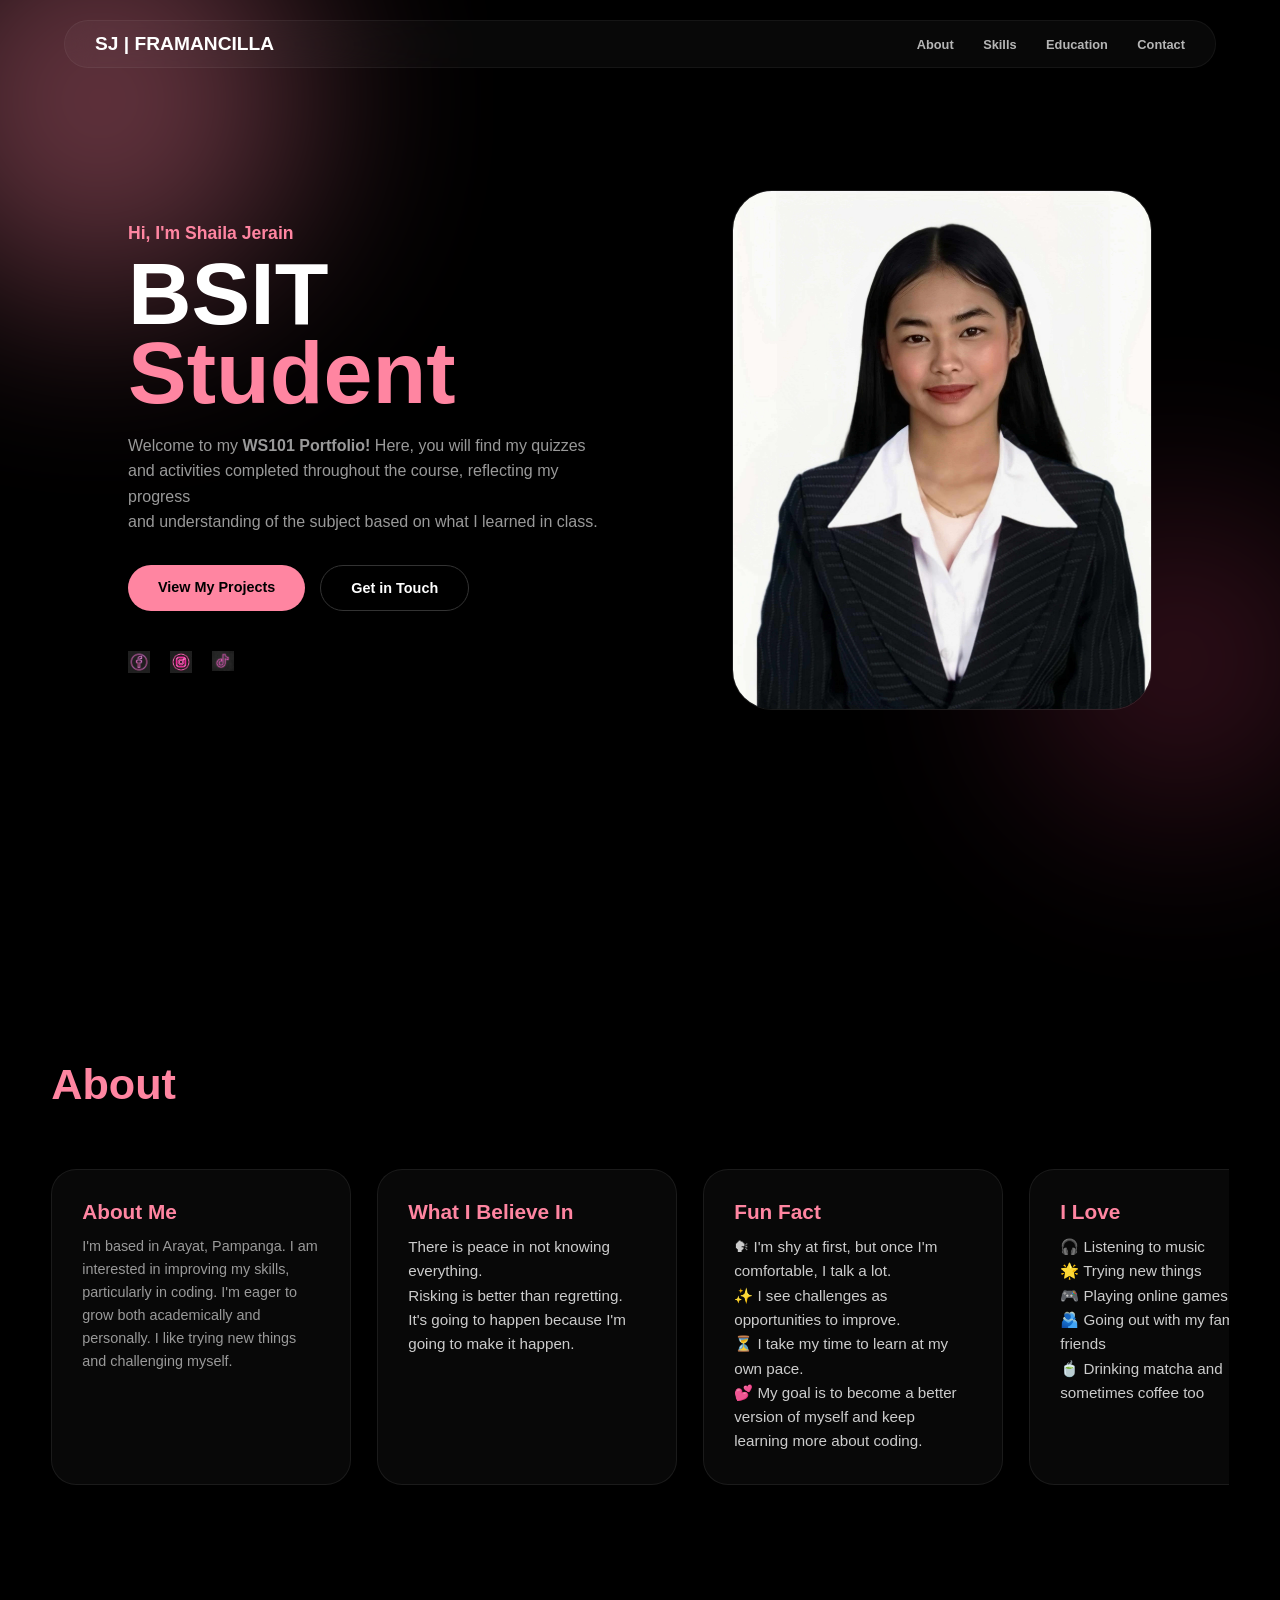
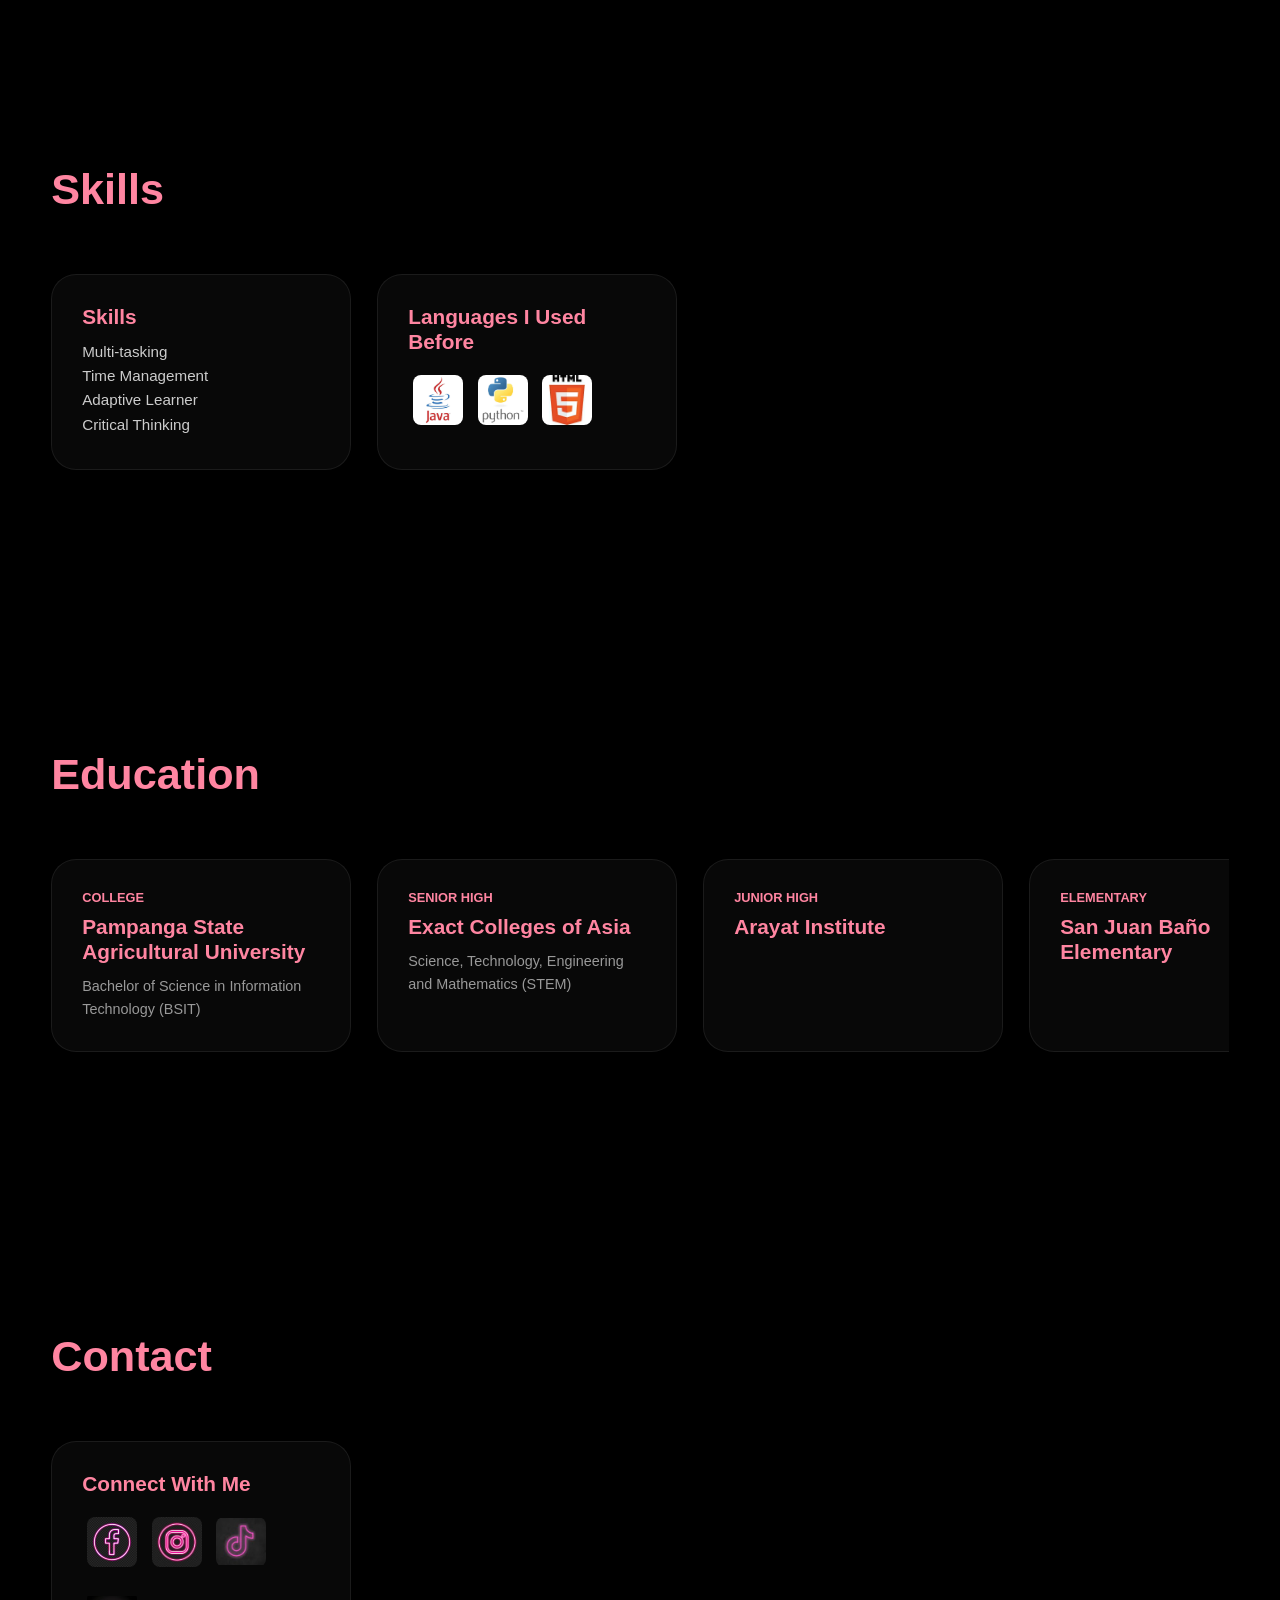
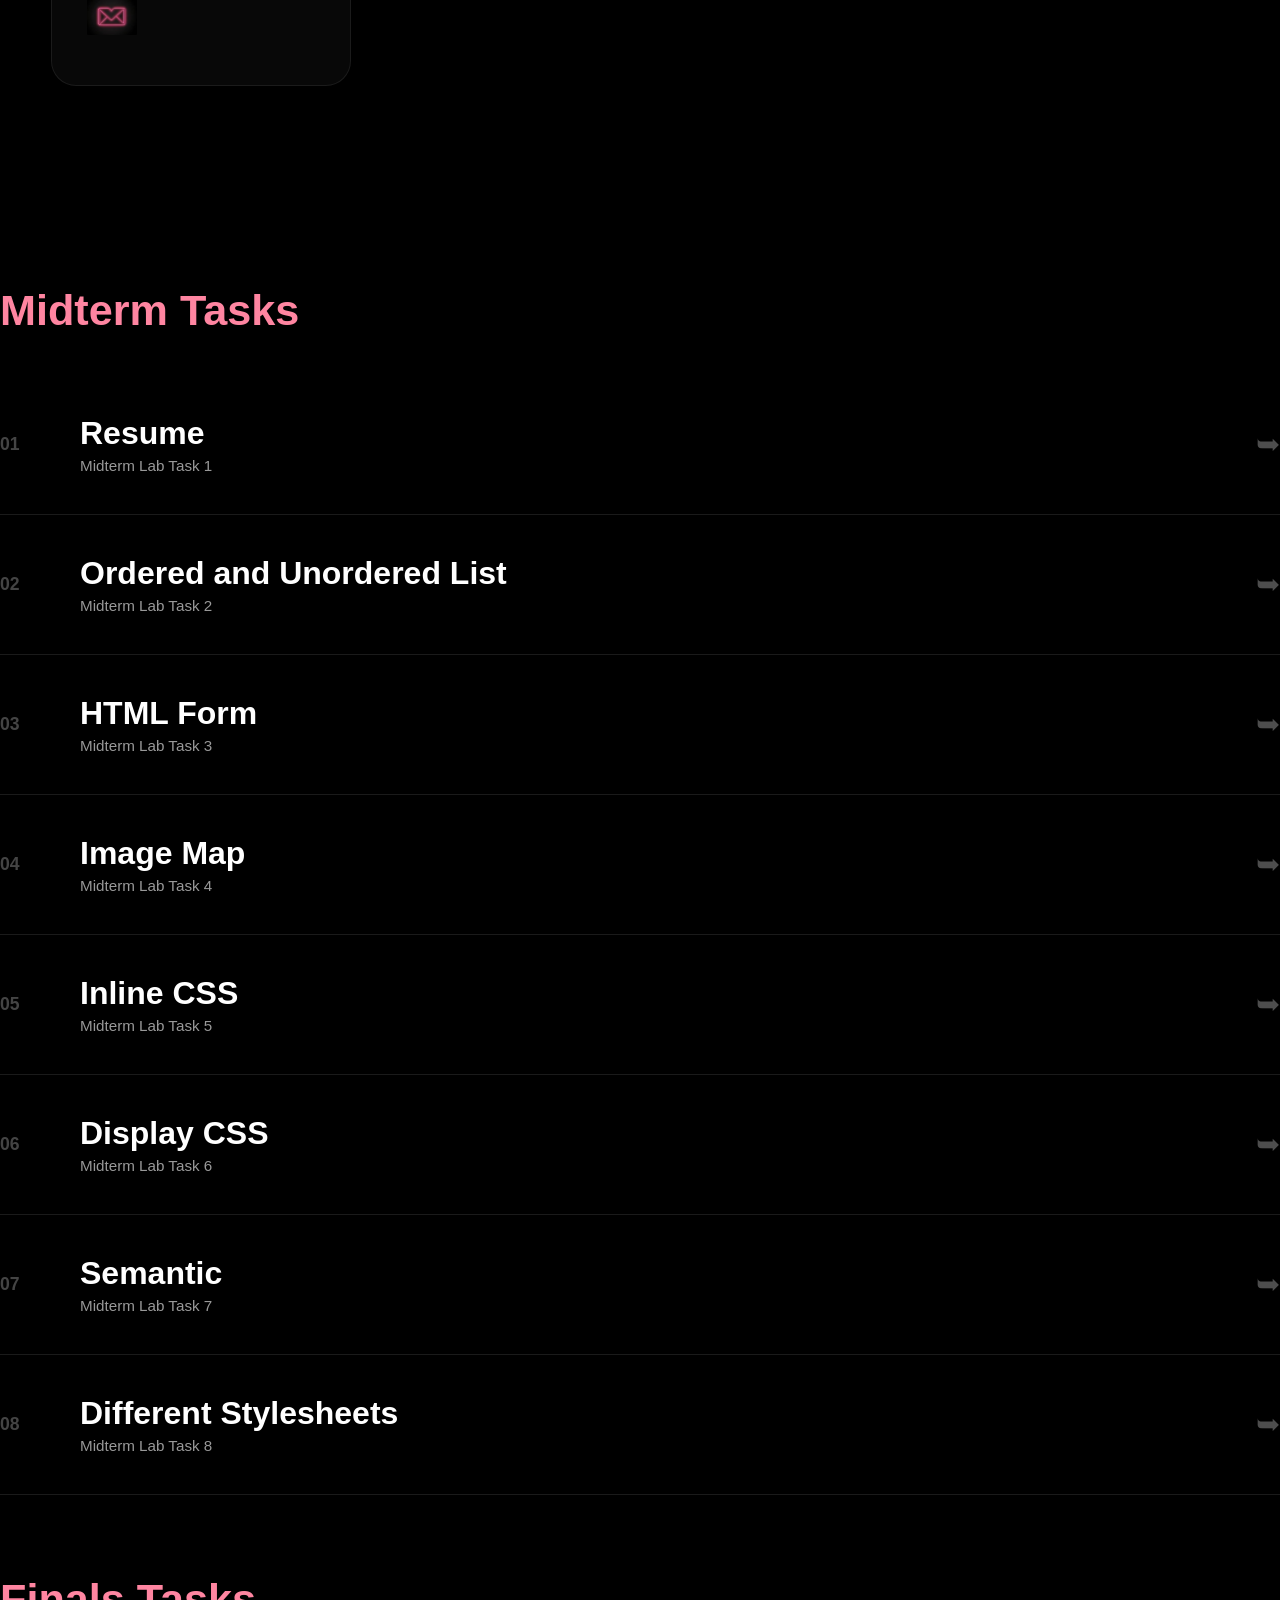
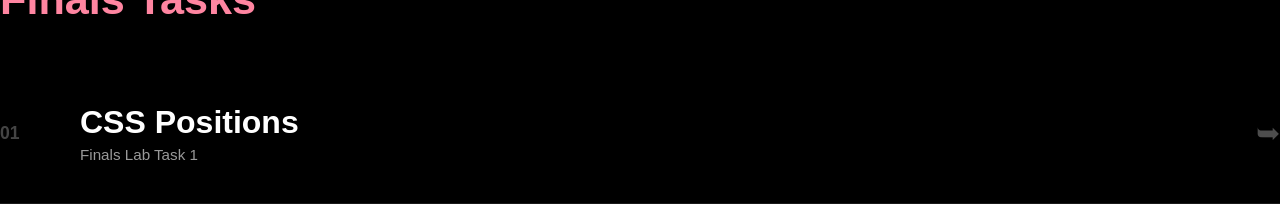
==== commit 78605e6e: "Fix image paths by adding images/ prefix" ====
--- a/index.html
+++ b/index.html
@@ -42,14 +42,14 @@
 
         <div class="social-mini"> 
             <a href="https://www.facebook.com/shailajerain.framancilla"><img src="images/fb.png" alt="FB"></a>
-            <a href="https://www.instagram.com/frmncll_shaila"><img src="ig.jpg" alt="IG"></a>
-            <a href="https://www.tiktok.com/shailaframancilla"><img src="tt.jpg" alt="TT"></a>
+            <a href="https://www.instagram.com/frmncll_shaila"><img src="images/ig.jpg" alt="IG"></a>
+            <a href="https://www.tiktok.com/shailaframancilla"><img src="images/tt.jpg" alt="TT"></a>
         </div>
         </div>
 
         <div class="hero-visual">
             <div class="photo-frame">
-                <img src="sj.jpg" alt="Shaila">
+                <img src="images/sj.jpg" alt="Shaila">
             </div>
         </div>
     </section>
@@ -110,9 +110,9 @@
             <div class="scroll-card"> 
                 <h3 class="card-title">Languages I Used Before</h3>
                 <div class="lang-images">
-                <img src="java.png" alt="Java">
-                <img src="python.jpg" alt="Python">
-                <img src="html.png" alt="HTML"> 
+                <img src="images/java.png" alt="Java">
+                <img src="images/python.jpg" alt="Python">
+                <img src="images/html.png" alt="HTML"> 
             </div>
             </div>
         </div>
@@ -151,10 +151,10 @@
             <div class="scroll-card"> 
                 <h3 class="card-title">Connect With Me</h3>
                 <div class="lang-images">
-                    <a href="https://www.facebook.com/shailajerain.framancilla"><img src="fb.png" alt="FB"></a>
-                    <a href="https://www.instagram.com/frmncll_shaila"><img src="ig.jpg" alt="IG"></a>
-                    <a href="https://www.tiktok.com/shailaframancilla"><img src="tt.jpg" alt="TT"></a> 
-                    <a href="mailto:jerainshaila@gmail.com"><img src="gmail.jpg" alt="Mail"></a>
+                    <a href="https://www.facebook.com/shailajerain.framancilla"><img src="images/fb.png" alt="FB"></a>
+                    <a href="https://www.instagram.com/frmncll_shaila"><img src="images/ig.jpg" alt="IG"></a>
+                    <a href="https://www.tiktok.com/shailaframancilla"><img src="images/tt.jpg" alt="TT"></a> 
+                    <a href="mailto:jerainshaila@gmail.com"><img src="images/gmail.jpg" alt="Mail"></a>
 
                 </div>
            </div>
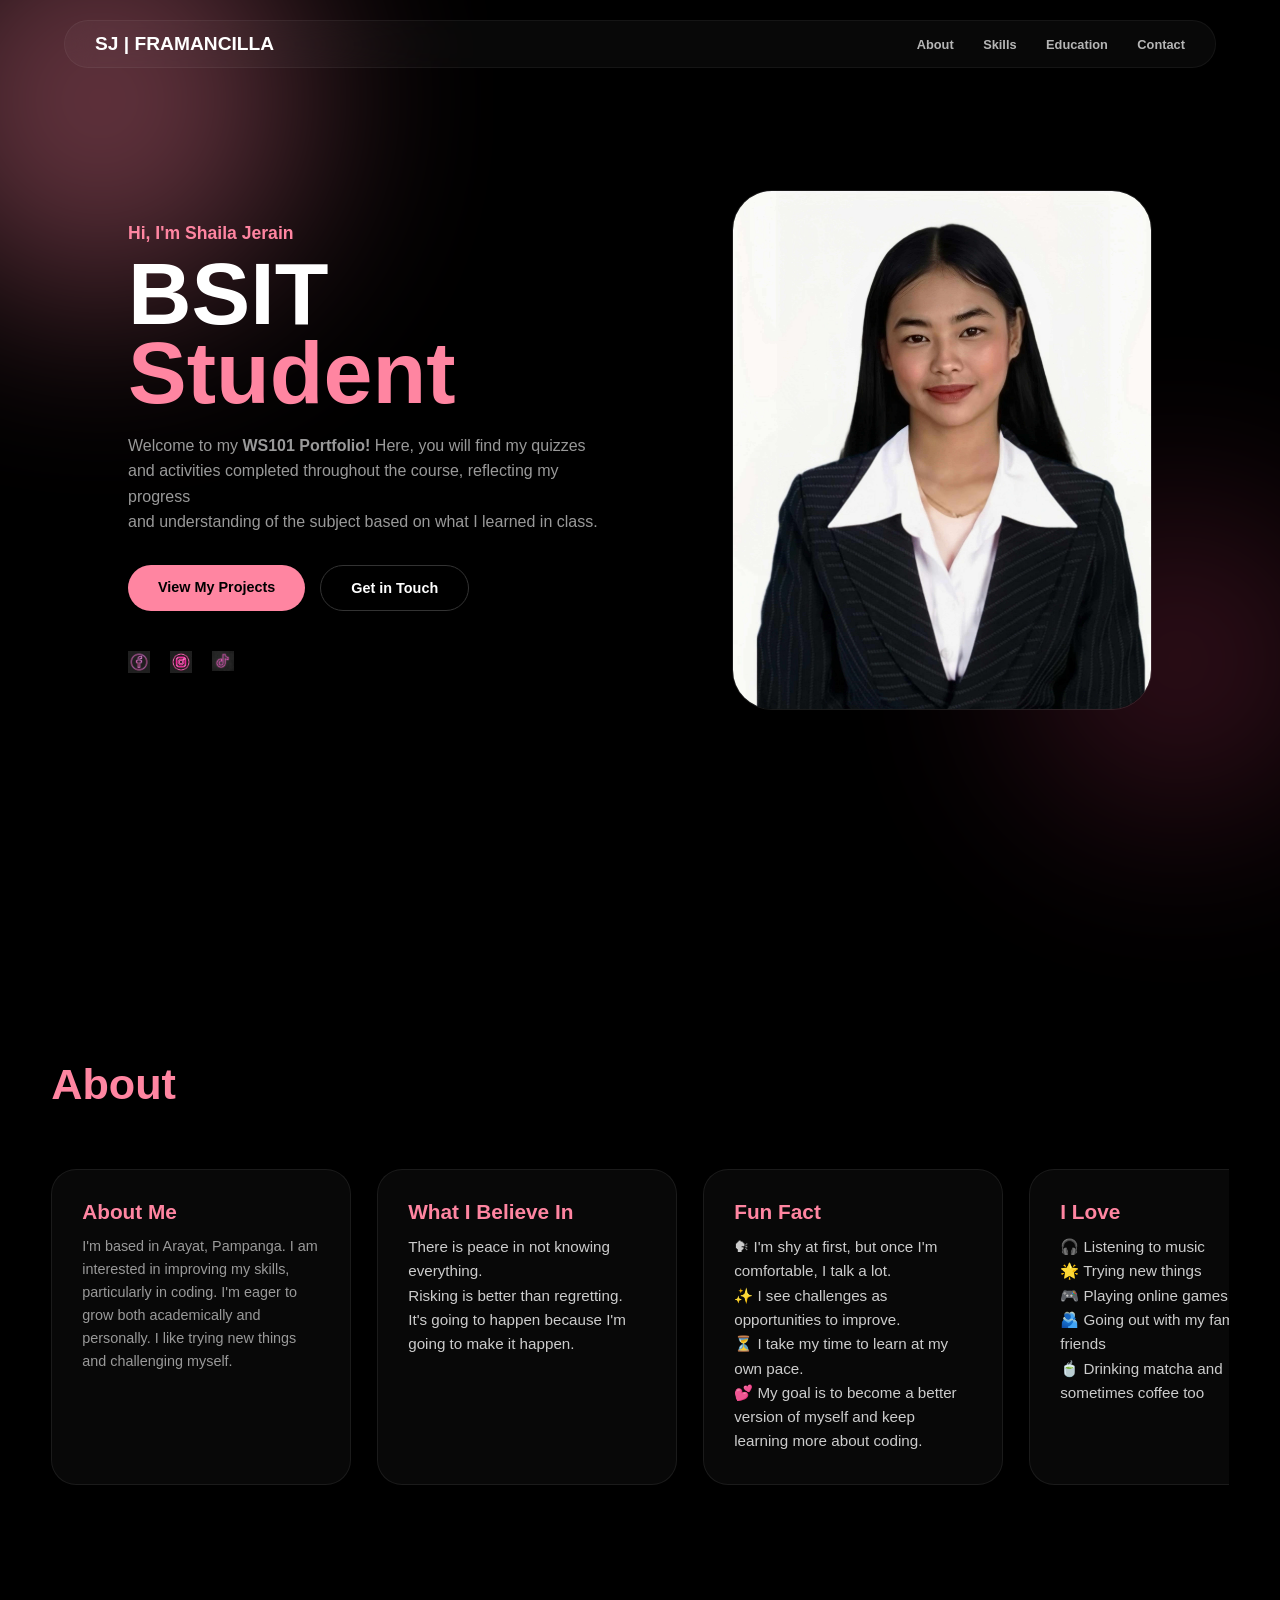
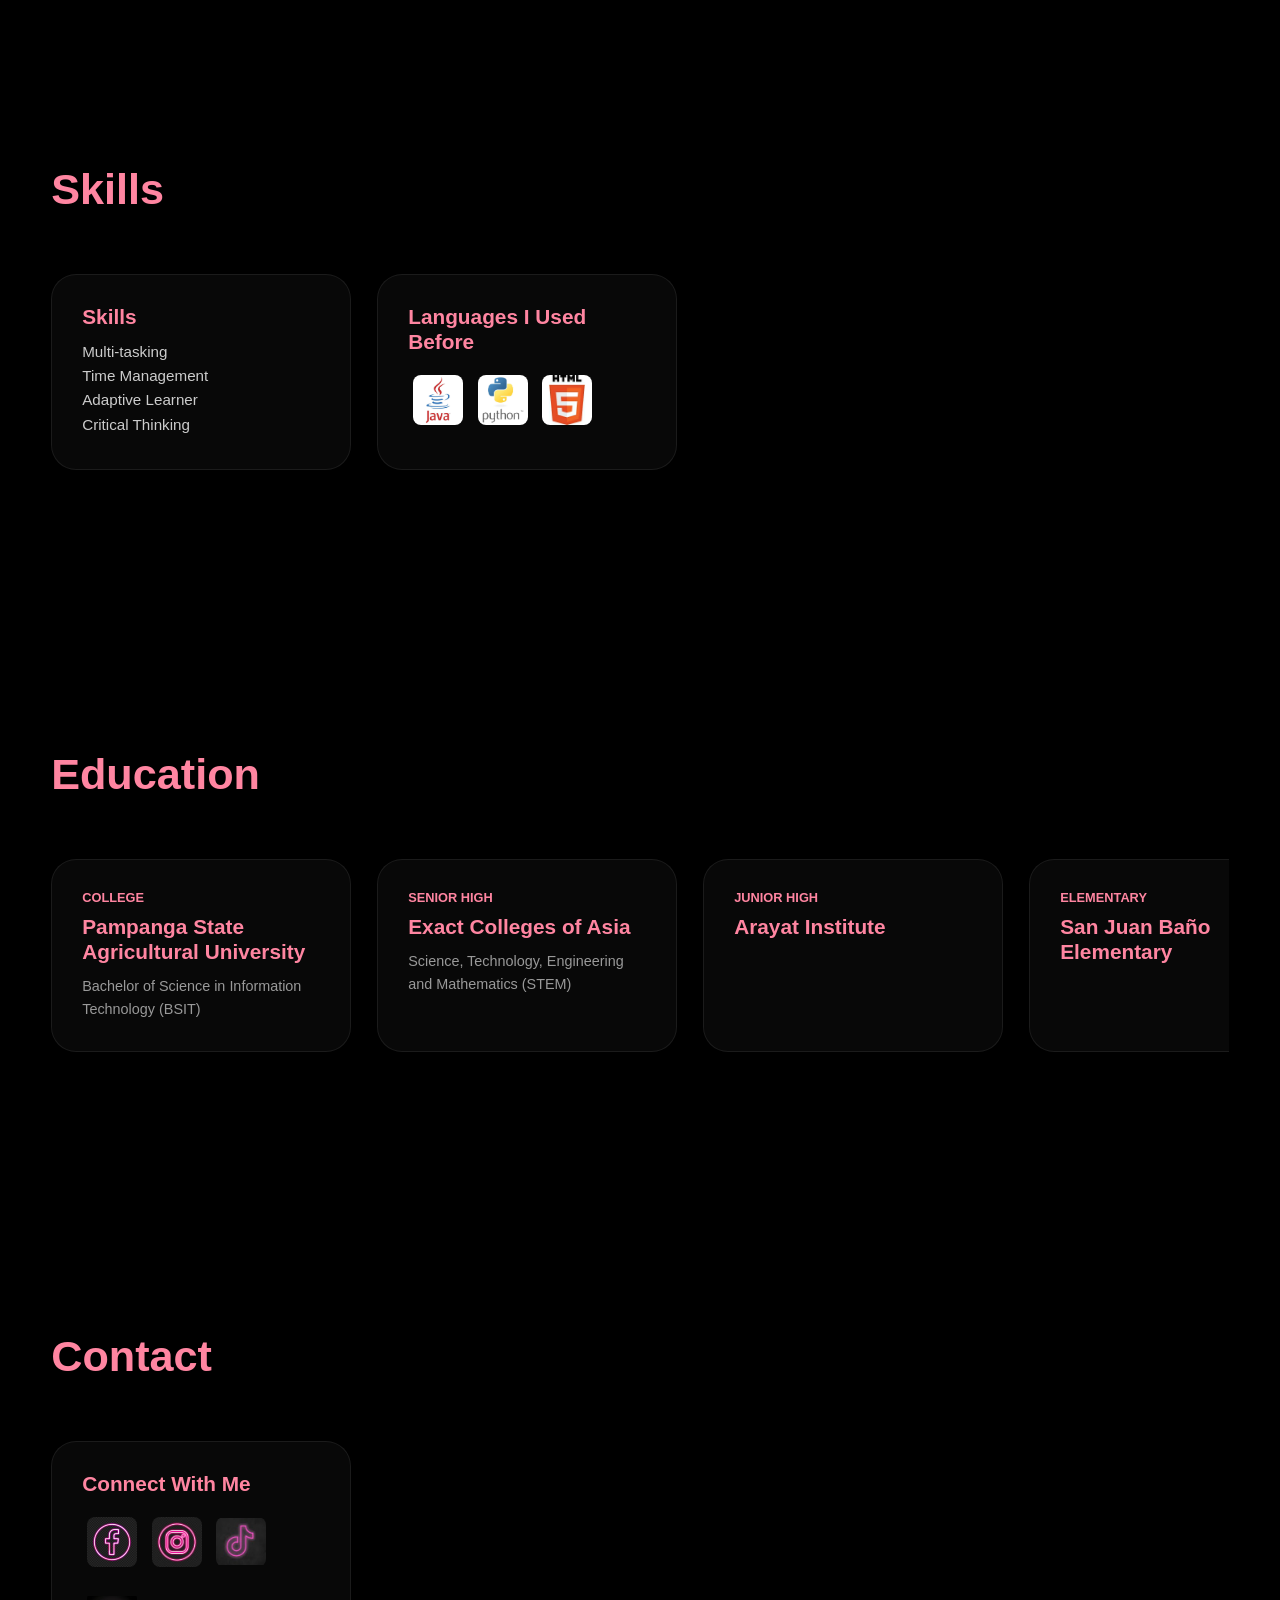
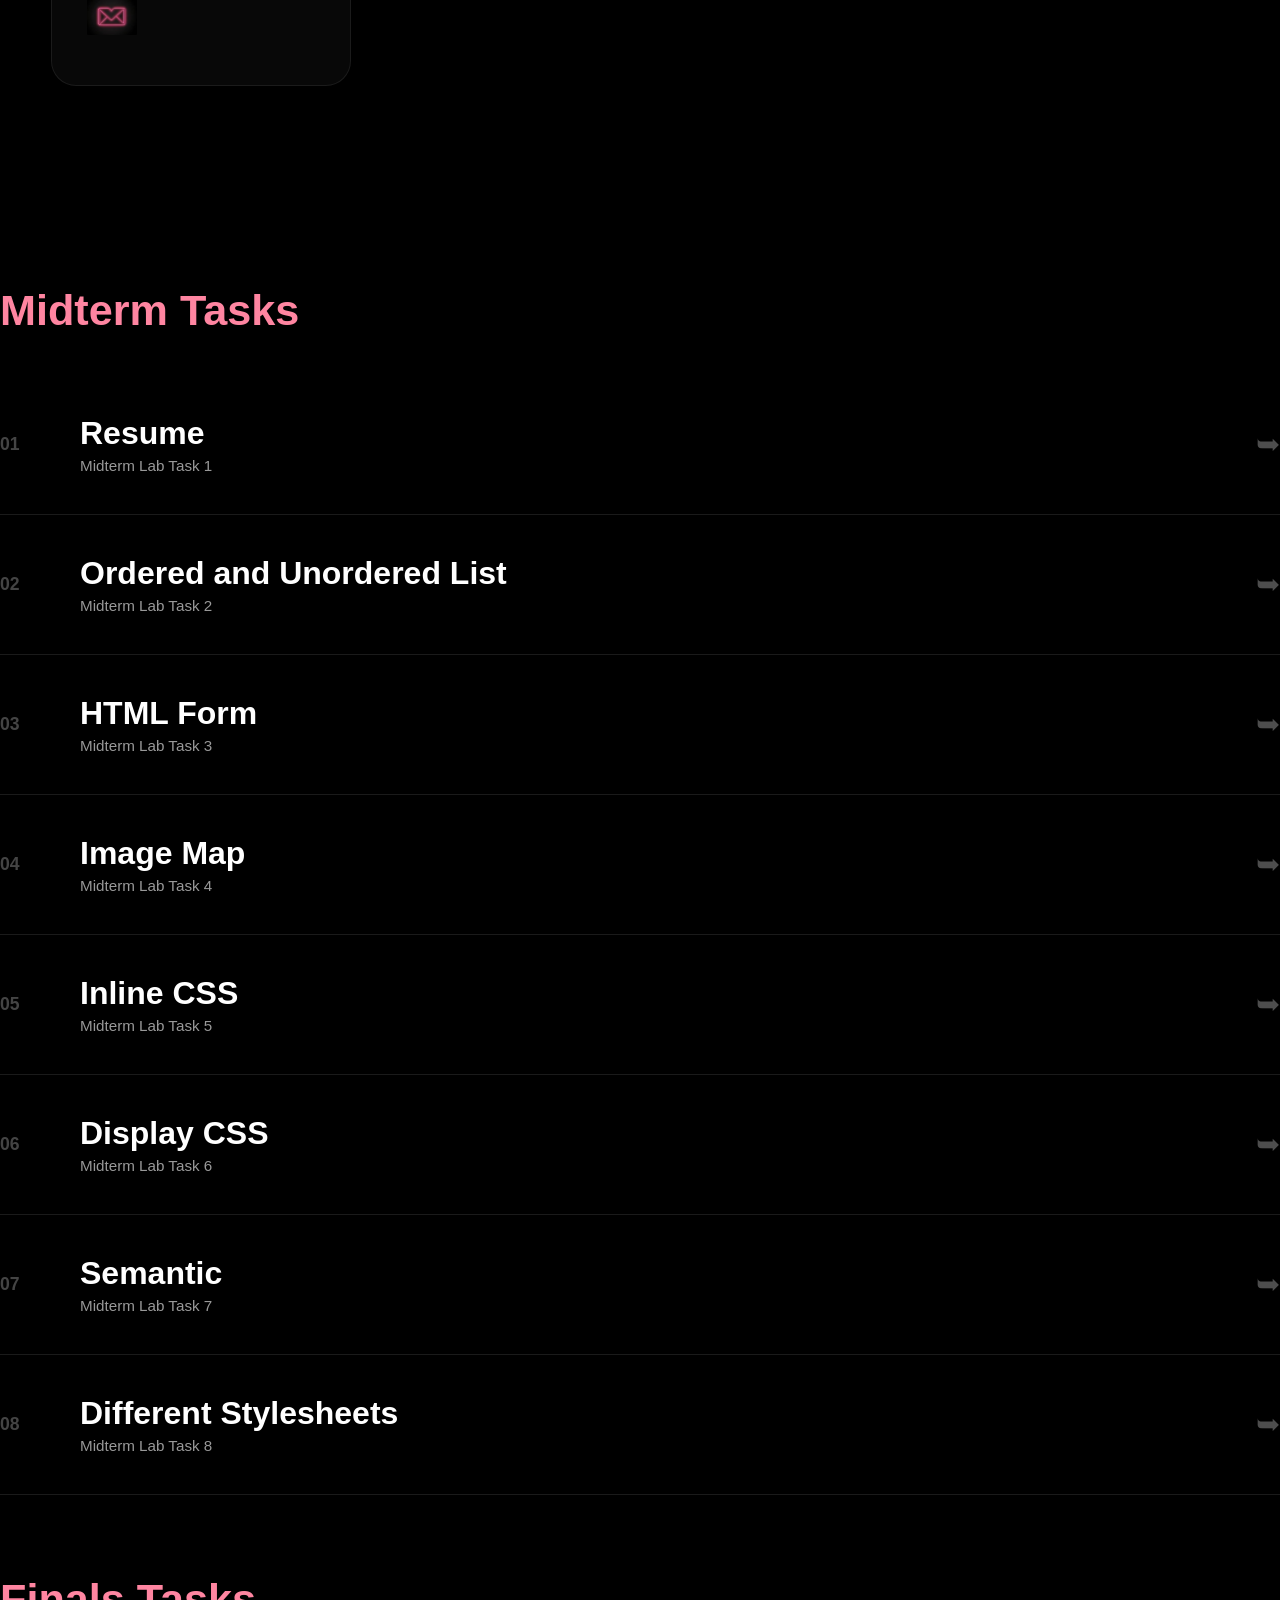
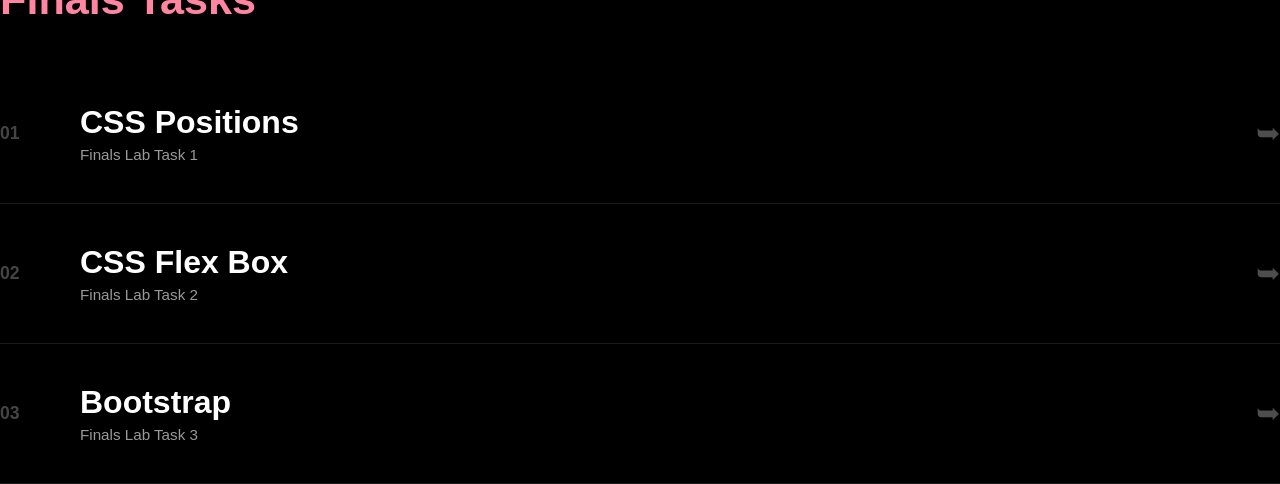
==== commit 00f65030: "Update index.html" ====
--- a/index.html
+++ b/index.html
@@ -269,6 +269,29 @@
                 <div class="p-arrow">➥</div>
             </a>
 
+             
+             <a href="FINALS/f2/index.html" class="project-row">
+                <span class="p-num">02</span>
+
+                <div class="p-info">
+                    <h3>CSS Flex Box</h3>
+                    <p>Finals Lab Task 2</p>
+                </div>
+
+                <div class="p-arrow">➥</div>
+            </a>
+
+            <a href="FINALS/f3/index.html" class="project-row">
+                <span class="p-num">03</span>
+
+                <div class="p-info">
+                    <h3>Bootstrap</h3>
+                    <p>Finals Lab Task 3</p>
+                </div>
+
+                <div class="p-arrow">➥</div>
+            </a>
+
 </main>  
 
 </body>
